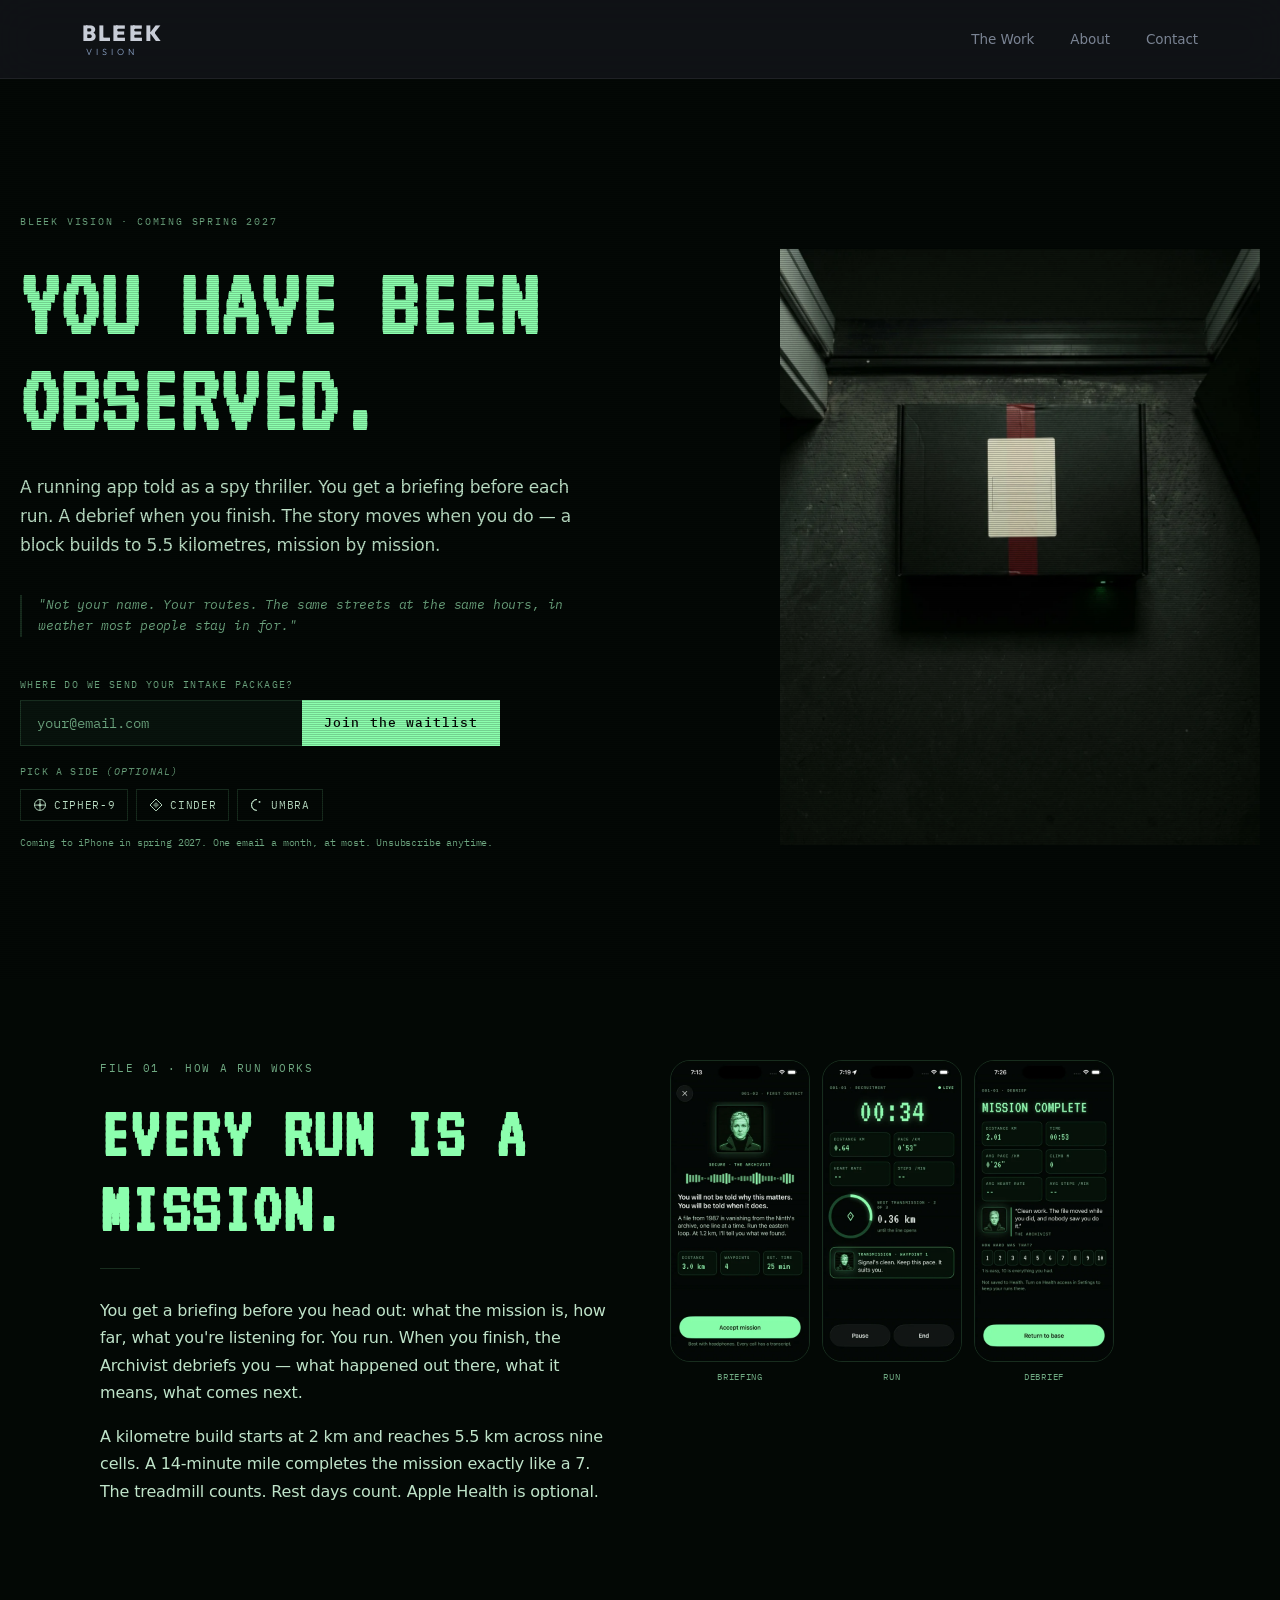
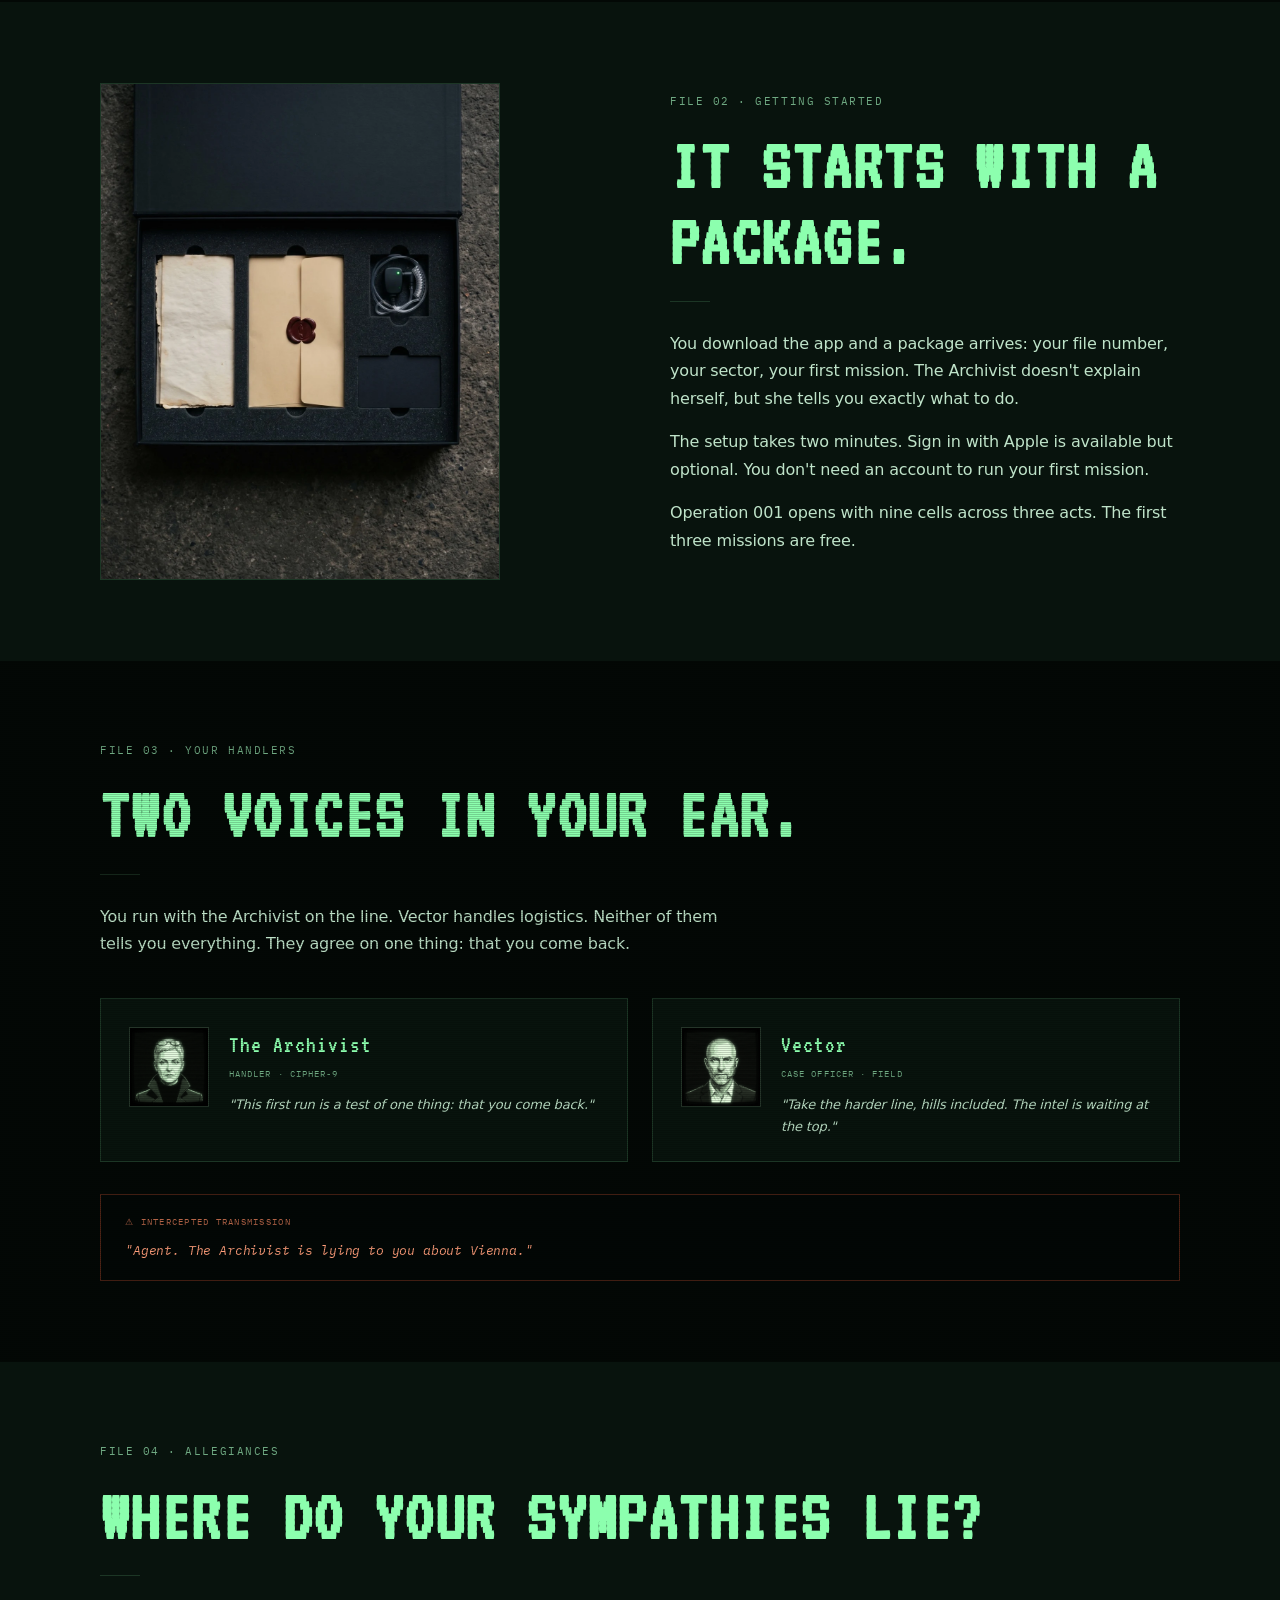
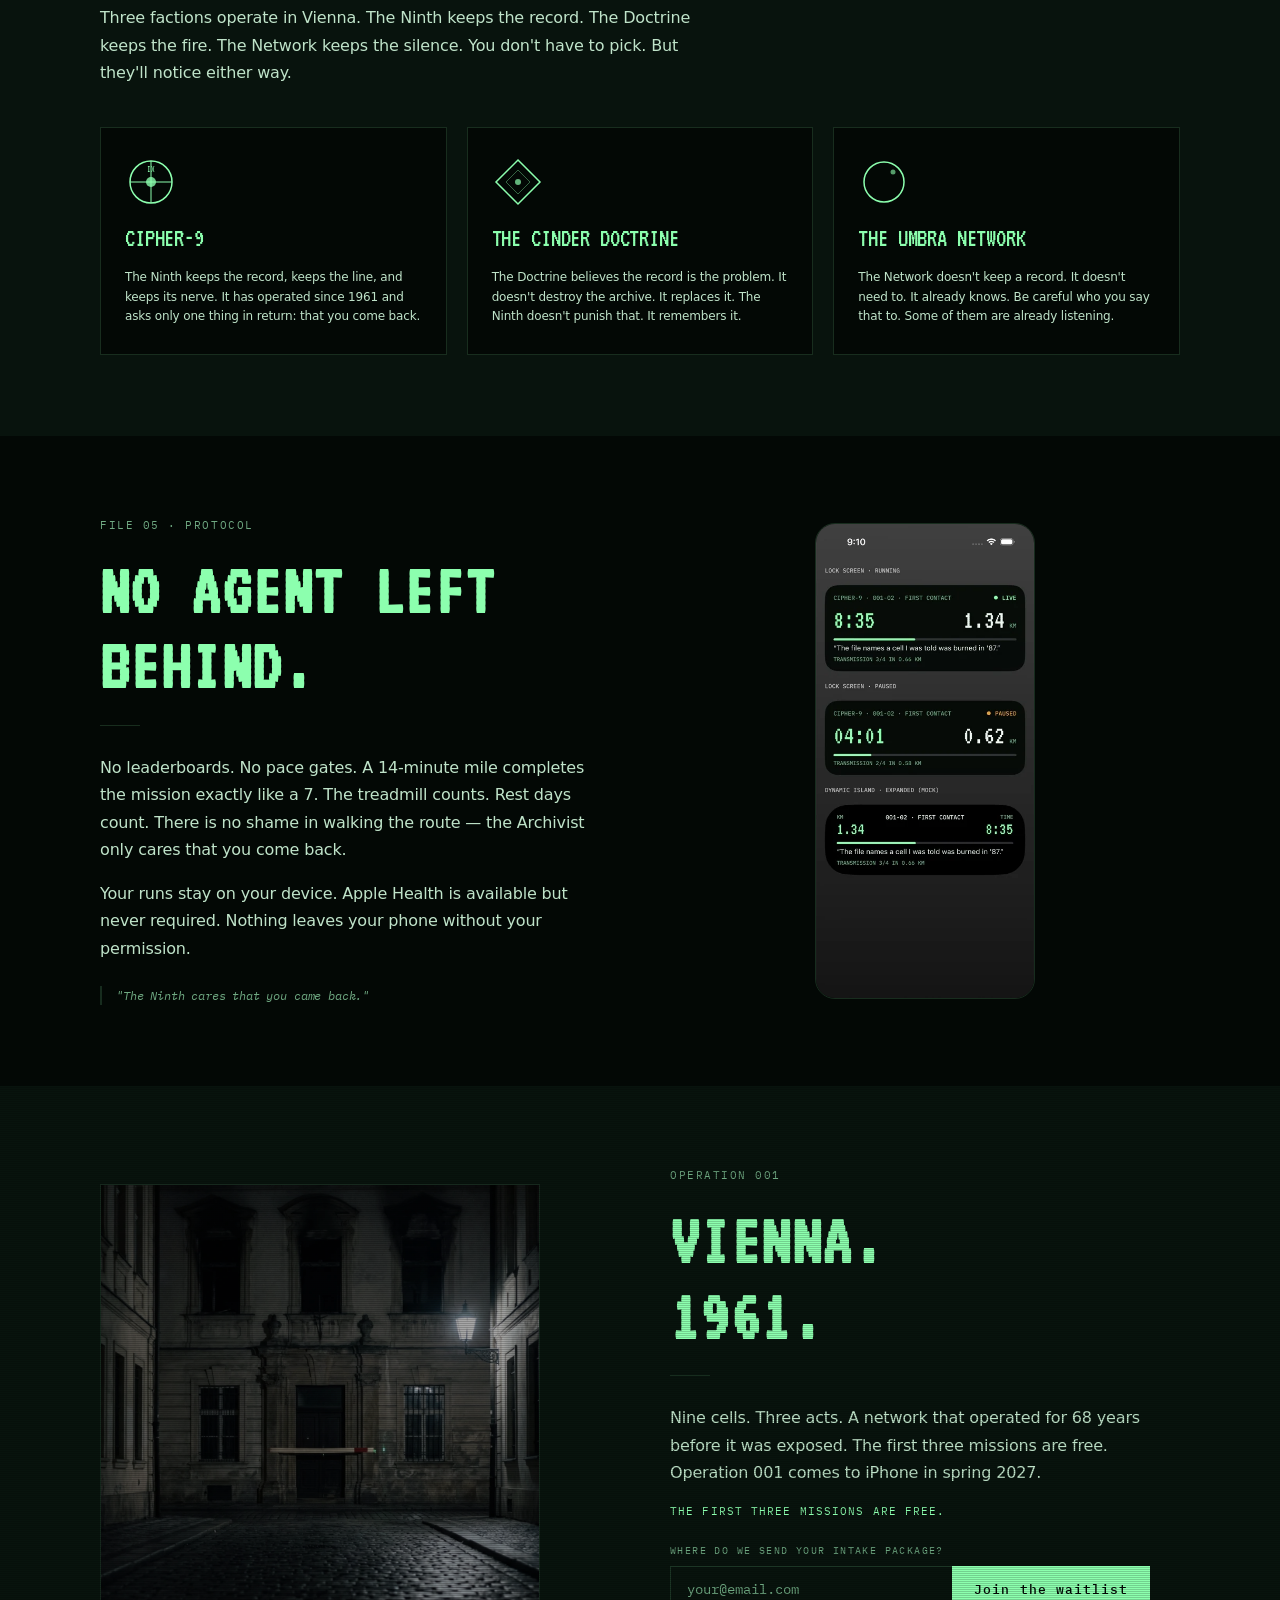
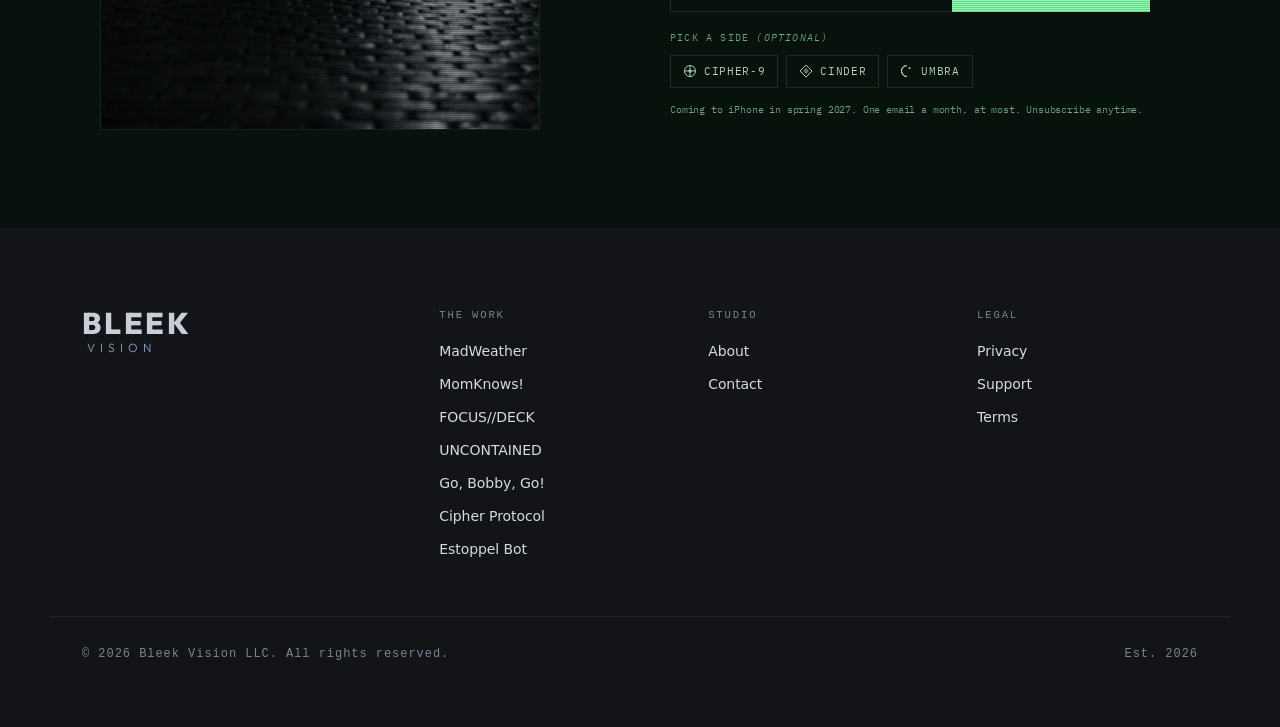
==== cipher.html @ af4cfcda "feat: add cipher.html landing page Full 7-section Cipher Protocol landing page with scoped .cipher C" ====
<!--
  cipher.html
  bleek-vision-website

  Created by Shabaka Malik Banks on 9/30/26.
  Copyright © 2026 Bleek Vision LLC. All rights reserved.
-->
<!doctype html>
<html lang="en">
<head>
  <meta charset="utf-8" />
  <meta name="viewport" content="width=device-width, initial-scale=1" />
  <title>Cipher Protocol — iOS Running App | Bleek Vision</title>
  <meta name="description" content="A running app told as a spy thriller. Briefings before you run. Debriefs when you finish. The story moves when you do. Coming to iPhone in spring 2027." />
  <meta name="theme-color" content="#030805" />
  <meta property="og:title" content="Cipher Protocol — Coming to iPhone" />
  <meta property="og:description" content="A running app told as a spy thriller. The story moves when you do." />
  <meta property="og:type" content="website" />
  <meta property="og:image" content="https://bleekvision.com/assets/cipher/og-cipher.png" />
  <meta property="og:image:width" content="1200" />
  <meta property="og:image:height" content="630" />
  <meta name="twitter:card" content="summary_large_image" />
  <meta name="twitter:title" content="Cipher Protocol — Coming to iPhone" />
  <meta name="twitter:description" content="A running app told as a spy thriller. The story moves when you do." />
  <meta name="twitter:image" content="https://bleekvision.com/assets/cipher/og-cipher.png" />
  <link rel="canonical" href="https://bleekvision.com/cipher" />
  <link rel="icon" href="assets/bleek-vision-logo.png" />
  <!-- Studio fonts (nav/footer) -->
  <link rel="preconnect" href="https://fonts.googleapis.com">
  <link rel="preconnect" href="https://fonts.gstatic.com" crossorigin>
  <!-- Cipher-specific fonts loaded here only -->
  <link href="https://fonts.googleapis.com/css2?family=Outfit:wght@300;800&family=VT323&family=IBM+Plex+Mono:wght@400;500&display=swap" rel="stylesheet">
  <link rel="stylesheet" href="styles.css" />
  <!-- Cloudflare Turnstile (invisible) — REPLACE data-sitekey before deploying -->
  <script src="https://challenges.cloudflare.com/turnstile/v0/api.js" async defer></script>
  <style>
    /* ── Cipher page tokens ────────────────────────────────── */
    .cipher {
      --c-ground:   #030805;
      --c-surface:  #08130D;
      --c-phosphor: #8CFFAE;
      --c-text:     #EAF7EE;
      --c-muted:    #BFE3C9;
      --c-label:    #6FA982;
      --c-border:   rgba(140,255,174,0.15);
      --c-scanline: rgba(0,0,0,0.18);
      --c-cta-bg:   #8CFFAE;
      --c-cta-text: #030805;
      --c-dim:      rgba(3,8,5,0.72);
    }

    /* ── Base ──────────────────────────────────────────────── */
    .cipher {
      background: var(--c-ground);
      color: var(--c-text);
      font-family: system-ui, -apple-system, 'Segoe UI', sans-serif;
    }

    .cipher-wrap {
      max-width: 1080px;
      margin: 0 auto;
      padding: 0 20px;
    }

    /* ── CRT scanlines ─────────────────────────────────────── */
    .cipher-crt {
      position: relative;
      overflow: hidden;
    }
    .cipher-crt::after {
      content: '';
      position: absolute;
      inset: 0;
      background: repeating-linear-gradient(
        to bottom,
        transparent 0px,
        transparent 1px,
        var(--c-scanline) 1px,
        var(--c-scanline) 2px
      );
      pointer-events: none;
      z-index: 10;
    }
    @media (prefers-reduced-motion: reduce) {
      .cipher-crt::after { display: none; }
    }

    /* ── Section eyebrows ──────────────────────────────────── */
    .cipher-eyebrow {
      font-family: 'IBM Plex Mono', 'Courier New', monospace;
      font-size: clamp(9px, 1.1vw, 11px);
      letter-spacing: 0.14em;
      text-transform: uppercase;
      color: var(--c-label);
      margin: 0 0 20px;
    }

    /* ── Section headings ──────────────────────────────────── */
    .cipher-h2 {
      font-family: 'VT323', 'Courier New', monospace;
      font-size: clamp(36px, 6vw, 72px);
      line-height: 1.05;
      color: var(--c-phosphor);
      margin: 0 0 20px;
      letter-spacing: 0.02em;
    }

    .cipher-h3 {
      font-family: 'VT323', 'Courier New', monospace;
      font-size: clamp(22px, 3.5vw, 40px);
      color: var(--c-phosphor);
      margin: 0 0 10px;
      letter-spacing: 0.02em;
    }

    .cipher-p {
      font-size: clamp(14px, 1.5vw, 16px);
      line-height: 1.72;
      color: var(--c-muted);
      margin: 0 0 16px;
      max-width: 58ch;
    }

    /* ── Divider ───────────────────────────────────────────── */
    .cipher-divider {
      width: 40px;
      height: 1px;
      background: var(--c-border);
      margin: 0 0 28px;
    }

    /* ─────────────────────────────────────────────────────── */
    /* §1  HERO                                               */
    /* ─────────────────────────────────────────────────────── */
    .cipher-hero {
      min-height: 100svh;
      display: grid;
      grid-template-columns: 1fr 1fr;
      align-items: center;
      gap: 40px;
      padding: clamp(100px, 12vh, 140px) 20px clamp(60px, 8vh, 100px);
      position: relative;
      background: var(--c-ground);
    }

    .cipher-hero__copy { position: relative; z-index: 2; }

    .cipher-hero__kicker {
      font-family: 'IBM Plex Mono', monospace;
      font-size: clamp(9px, 1vw, 10px);
      letter-spacing: 0.18em;
      text-transform: uppercase;
      color: var(--c-label);
      margin: 0 0 28px;
    }

    .cipher-hero__h1 {
      font-family: 'VT323', 'Courier New', monospace;
      font-size: clamp(44px, 8vw, 96px);
      line-height: 1.0;
      color: var(--c-phosphor);
      margin: 0 0 24px;
      letter-spacing: 0.02em;
    }

    .cipher-hero__pitch {
      font-size: clamp(14px, 1.6vw, 17px);
      line-height: 1.7;
      color: var(--c-muted);
      margin: 0 0 36px;
      max-width: 52ch;
    }

    .cipher-hero__dialogue {
      font-family: 'IBM Plex Mono', monospace;
      font-size: clamp(12px, 1.2vw, 13px);
      color: var(--c-label);
      line-height: 1.6;
      border-left: 2px solid var(--c-border);
      padding-left: 16px;
      margin: 0 0 40px;
      font-style: italic;
    }

    .cipher-hero__img {
      position: relative;
      z-index: 1;
    }

    .cipher-hero__img img {
      width: 100%;
      max-width: 480px;
      height: auto;
      display: block;
      margin-left: auto;
      opacity: 0;
      transform: translateX(32px);
      animation: cipherFadeRight 1.2s cubic-bezier(0.22, 1, 0.36, 1) 0.3s forwards;
    }

    @keyframes cipherFadeRight {
      to { opacity: 1; transform: translateX(0); }
    }

    @media (prefers-reduced-motion: reduce) {
      .cipher-hero__img img {
        opacity: 1;
        transform: none;
        animation: none;
      }
    }

    @media (max-width: 680px) {
      .cipher-hero {
        grid-template-columns: 1fr;
        padding-top: clamp(80px, 14vh, 110px);
      }
      .cipher-hero__img { order: -1; }
      .cipher-hero__img img { max-width: 260px; margin: 0 auto; }
    }

    /* ── Status / confirmation banners ────────────────────── */
    .cipher-banner {
      padding: 16px 20px;
      background: var(--c-surface);
      border: 1px solid var(--c-border);
      margin-bottom: 24px;
    }

    .cipher-banner--confirmed {
      border-color: var(--c-phosphor);
    }

    .cipher-banner__label {
      font-family: 'VT323', monospace;
      font-size: 20px;
      color: var(--c-phosphor);
      margin: 0 0 6px;
      letter-spacing: 0.06em;
    }

    .cipher-banner__body {
      font-size: 13px;
      color: var(--c-muted);
      margin: 0;
      line-height: 1.6;
    }

    /* ─────────────────────────────────────────────────────── */
    /* SIGNUP FORM                                            */
    /* ─────────────────────────────────────────────────────── */
    .cipher-form {
      display: flex;
      flex-direction: column;
      gap: 0;
      max-width: 480px;
    }

    .cipher-form__label {
      font-family: 'IBM Plex Mono', monospace;
      font-size: clamp(9px, 1vw, 10px);
      letter-spacing: 0.14em;
      text-transform: uppercase;
      color: var(--c-label);
      display: block;
      margin-bottom: 8px;
    }

    .cipher-form__row {
      display: flex;
      gap: 0;
    }

    .cipher-form__input {
      flex: 1;
      background: var(--c-surface);
      border: 1px solid var(--c-border);
      border-right: none;
      color: var(--c-text);
      font-size: 14px;
      padding: 13px 16px;
      font-family: 'IBM Plex Mono', monospace;
      outline: none;
      min-width: 0;
      caret-color: var(--c-phosphor);
    }

    .cipher-form__input::placeholder { color: var(--c-label); }

    .cipher-form__input:focus {
      border-color: rgba(140,255,174,0.5);
      box-shadow: 0 0 0 1px rgba(140,255,174,0.2);
    }

    .cipher-form__btn {
      background: var(--c-cta-bg);
      color: var(--c-cta-text);
      border: none;
      padding: 13px 22px;
      font-family: 'IBM Plex Mono', monospace;
      font-size: 13px;
      font-weight: 500;
      letter-spacing: 0.08em;
      cursor: pointer;
      white-space: nowrap;
      transition: opacity 0.15s;
    }

    .cipher-form__btn:hover { opacity: 0.88; }
    .cipher-form__btn:disabled { opacity: 0.5; cursor: not-allowed; }

    .cipher-form__factions {
      margin: 18px 0 0;
    }

    .cipher-form__factions-label {
      font-family: 'IBM Plex Mono', monospace;
      font-size: 10px;
      letter-spacing: 0.12em;
      text-transform: uppercase;
      color: var(--c-label);
      margin: 0 0 10px;
    }

    .cipher-form__chips {
      display: flex;
      gap: 8px;
      flex-wrap: wrap;
    }

    .cipher-chip {
      position: relative;
    }

    .cipher-chip input[type="radio"] {
      position: absolute;
      opacity: 0;
      width: 0;
      height: 0;
    }

    .cipher-chip label {
      display: flex;
      align-items: center;
      gap: 7px;
      font-family: 'IBM Plex Mono', monospace;
      font-size: 11px;
      letter-spacing: 0.06em;
      color: var(--c-muted);
      border: 1px solid var(--c-border);
      padding: 7px 12px;
      cursor: pointer;
      user-select: none;
      transition: border-color 0.15s, color 0.15s, background 0.15s;
    }

    .cipher-chip input:checked + label,
    .cipher-chip label:hover {
      border-color: var(--c-phosphor);
      color: var(--c-phosphor);
      background: rgba(140,255,174,0.06);
    }

    .cipher-chip__icon {
      width: 14px;
      height: 14px;
      flex-shrink: 0;
    }

    .cipher-form__note {
      font-family: 'IBM Plex Mono', monospace;
      font-size: 10px;
      color: var(--c-label);
      margin: 14px 0 0;
      line-height: 1.6;
    }

    .cipher-form__status {
      font-family: 'IBM Plex Mono', monospace;
      font-size: 12px;
      color: var(--c-phosphor);
      margin: 12px 0 0;
      min-height: 1.4em;
      line-height: 1.5;
    }

    .cipher-form__status--error { color: #FF9E7A; }

    /* Honeypot */
    .cipher-form__honey { display: none; }

    /* ─────────────────────────────────────────────────────── */
    /* §2  MISSION BREAKDOWN                                  */
    /* ─────────────────────────────────────────────────────── */
    .cipher-mission {
      padding: clamp(64px, 9vh, 112px) 20px;
      background: var(--c-ground);
    }

    .cipher-mission__inner {
      max-width: 1080px;
      margin: 0 auto;
      display: grid;
      grid-template-columns: 1fr 1fr;
      gap: 60px;
      align-items: start;
    }

    .cipher-mission__screens {
      display: flex;
      gap: 12px;
      overflow-x: auto;
      scroll-snap-type: x mandatory;
      -webkit-overflow-scrolling: touch;
      padding-bottom: 12px;
    }

    .cipher-mission__screens::-webkit-scrollbar { height: 2px; }
    .cipher-mission__screens::-webkit-scrollbar-track { background: var(--c-border); }
    .cipher-mission__screens::-webkit-scrollbar-thumb { background: var(--c-phosphor); }

    .cipher-phone {
      flex: 0 0 auto;
      scroll-snap-align: start;
      width: 140px;
      position: relative;
    }

    .cipher-phone img {
      width: 100%;
      height: auto;
      display: block;
      border-radius: 20px;
      border: 1px solid var(--c-border);
    }

    .cipher-phone__caption {
      font-family: 'IBM Plex Mono', monospace;
      font-size: 9px;
      color: var(--c-label);
      margin: 8px 0 0;
      text-align: center;
      letter-spacing: 0.08em;
      text-transform: uppercase;
    }

    @media (max-width: 680px) {
      .cipher-mission__inner { grid-template-columns: 1fr; gap: 40px; }
    }

    /* ─────────────────────────────────────────────────────── */
    /* §3  INTAKE / GETTING STARTED                           */
    /* ─────────────────────────────────────────────────────── */
    .cipher-intake {
      padding: clamp(64px, 9vh, 112px) 20px;
      background: var(--c-surface);
    }

    .cipher-intake__inner {
      max-width: 1080px;
      margin: 0 auto;
      display: grid;
      grid-template-columns: 1fr 1fr;
      gap: 60px;
      align-items: center;
    }

    .cipher-intake__photo img {
      width: 100%;
      max-width: 400px;
      height: auto;
      display: block;
      border: 1px solid var(--c-border);
    }

    @media (max-width: 680px) {
      .cipher-intake__inner { grid-template-columns: 1fr; gap: 36px; }
      .cipher-intake__photo { order: -1; }
      .cipher-intake__photo img { max-width: 280px; margin: 0 auto; }
    }

    /* ─────────────────────────────────────────────────────── */
    /* §4  HANDLERS                                           */
    /* ─────────────────────────────────────────────────────── */
    .cipher-handlers {
      padding: clamp(64px, 9vh, 112px) 20px;
      background: var(--c-ground);
      position: relative;
    }

    .cipher-handlers__inner {
      max-width: 1080px;
      margin: 0 auto;
    }

    .cipher-handlers__cards {
      display: grid;
      grid-template-columns: 1fr 1fr;
      gap: 24px;
      margin-top: 40px;
    }

    .cipher-handler-card {
      background: var(--c-surface);
      border: 1px solid var(--c-border);
      padding: 28px 28px 24px;
      display: grid;
      grid-template-columns: 80px 1fr;
      gap: 20px;
      align-items: start;
    }

    .cipher-handler-card__portrait img {
      width: 80px;
      height: 80px;
      display: block;
      object-fit: cover;
      border: 1px solid var(--c-border);
      filter: sepia(0.3) saturate(0.6);
    }

    .cipher-handler-card__name {
      font-family: 'VT323', monospace;
      font-size: 24px;
      color: var(--c-phosphor);
      margin: 0 0 4px;
      letter-spacing: 0.04em;
    }

    .cipher-handler-card__role {
      font-family: 'IBM Plex Mono', monospace;
      font-size: 9px;
      letter-spacing: 0.12em;
      color: var(--c-label);
      text-transform: uppercase;
      margin: 0 0 14px;
    }

    .cipher-handler-card__line {
      font-size: 13px;
      color: var(--c-muted);
      line-height: 1.65;
      font-style: italic;
      margin: 0;
    }

    .cipher-intercept {
      margin-top: 32px;
      background: rgba(3,8,5,0.6);
      border: 1px solid rgba(255,100,60,0.3);
      padding: 20px 24px;
      position: relative;
    }

    .cipher-intercept::before {
      content: '⚠ INTERCEPTED TRANSMISSION';
      font-family: 'IBM Plex Mono', monospace;
      font-size: 9px;
      letter-spacing: 0.14em;
      color: rgba(255,140,100,0.7);
      display: block;
      margin-bottom: 12px;
    }

    .cipher-intercept__line {
      font-family: 'IBM Plex Mono', monospace;
      font-size: 13px;
      color: #FF9E7A;
      font-style: italic;
      margin: 0;
    }

    @media (max-width: 680px) {
      .cipher-handlers__cards { grid-template-columns: 1fr; }
    }

    /* ─────────────────────────────────────────────────────── */
    /* §5  FACTIONS / ALLEGIANCES                             */
    /* ─────────────────────────────────────────────────────── */
    .cipher-factions {
      padding: clamp(64px, 9vh, 112px) 20px;
      background: var(--c-surface);
    }

    .cipher-factions__inner {
      max-width: 1080px;
      margin: 0 auto;
    }

    .cipher-factions__grid {
      display: grid;
      grid-template-columns: repeat(3, 1fr);
      gap: 20px;
      margin-top: 40px;
    }

    .cipher-faction-card {
      border: 1px solid var(--c-border);
      padding: 28px 24px;
      display: flex;
      flex-direction: column;
      align-items: flex-start;
      gap: 16px;
      background: var(--c-ground);
    }

    .cipher-faction-card__insignia {
      width: 52px;
      height: 52px;
    }

    .cipher-faction-card__name {
      font-family: 'VT323', monospace;
      font-size: 26px;
      color: var(--c-phosphor);
      margin: 0;
      line-height: 1.1;
    }

    .cipher-faction-card__tagline {
      font-size: 12px;
      color: var(--c-muted);
      line-height: 1.6;
      margin: 0;
    }

    @media (max-width: 680px) {
      .cipher-factions__grid { grid-template-columns: 1fr; }
    }

    /* ─────────────────────────────────────────────────────── */
    /* §6  NO AGENT LEFT BEHIND                               */
    /* ─────────────────────────────────────────────────────── */
    .cipher-inclusive {
      padding: clamp(64px, 9vh, 112px) 20px;
      background: var(--c-ground);
    }

    .cipher-inclusive__inner {
      max-width: 1080px;
      margin: 0 auto;
      display: grid;
      grid-template-columns: 1fr 1fr;
      gap: 60px;
      align-items: center;
    }

    .cipher-inclusive__phone img {
      width: 100%;
      max-width: 220px;
      height: auto;
      display: block;
      border-radius: 20px;
      border: 1px solid var(--c-border);
      margin: 0 auto;
    }

    .cipher-inclusive__ninth {
      font-family: 'IBM Plex Mono', monospace;
      font-size: 12px;
      font-style: italic;
      color: var(--c-label);
      border-left: 2px solid var(--c-border);
      padding-left: 14px;
      margin: 24px 0 0;
      line-height: 1.6;
    }

    @media (max-width: 680px) {
      .cipher-inclusive__inner { grid-template-columns: 1fr; gap: 36px; }
      .cipher-inclusive__phone { order: -1; }
    }

    /* ─────────────────────────────────────────────────────── */
    /* §7  OPERATION 001 / HANDLER SECTION                   */
    /* ─────────────────────────────────────────────────────── */
    .cipher-handler-section {
      padding: clamp(64px, 9vh, 112px) 20px;
      background: var(--c-surface);
      position: relative;
    }

    .cipher-handler-section__inner {
      max-width: 1080px;
      margin: 0 auto;
      display: grid;
      grid-template-columns: 1fr 1fr;
      gap: 60px;
      align-items: center;
    }

    .cipher-handler-section__vienna img {
      width: 100%;
      max-width: 440px;
      height: auto;
      display: block;
      border: 1px solid var(--c-border);
      filter: brightness(0.65) saturate(0.8);
    }

    .cipher-handler-section__free {
      font-family: 'IBM Plex Mono', monospace;
      font-size: 11px;
      letter-spacing: 0.1em;
      color: var(--c-phosphor);
      text-transform: uppercase;
      margin: 0 0 24px;
    }

    @media (max-width: 680px) {
      .cipher-handler-section__inner { grid-template-columns: 1fr; gap: 36px; }
      .cipher-handler-section__vienna { order: -1; }
    }
  </style>
</head>
<body>
<div class="shell cipher">

  <!-- ──────────  NAV  ────────── -->
  <nav class="nav" id="nav">
    <div class="nav__inner">
      <a href="index.html" class="nav__logo cta" aria-label="Bleek Vision — home">
        <span class="nav__wm-bleek">BLEEK</span>
        <span class="nav__wm-vision">VISION</span>
      </a>
      <div class="nav__right">
        <div class="nav__links" id="navLinks">
          <a href="index.html#work">The Work</a>
          <a href="index.html#about">About</a>
          <a href="mailto:malik@bleekvision.com">Contact</a>
        </div>
        <button class="nav__toggle" id="navToggle" aria-label="Open menu" aria-expanded="false" aria-controls="navLinks">
          <span></span><span></span><span></span>
        </button>
      </div>
    </div>
  </nav>

  <main>

  <!-- ──────────  §1 HERO  ────────── -->
  <section class="cipher-hero cipher-crt" aria-labelledby="cipher-hero-h1">
    <div class="cipher-hero__copy">
      <p class="cipher-hero__kicker" aria-hidden="true">BLEEK VISION · COMING SPRING 2027</p>
      <h1 class="cipher-hero__h1" id="cipher-hero-h1">YOU HAVE BEEN<br>OBSERVED.</h1>
      <p class="cipher-hero__pitch">A running app told as a spy thriller. You get a briefing before each run. A debrief when you finish. The story moves when you do — a block builds to 5.5 kilometres, mission by mission.</p>
      <p class="cipher-hero__dialogue">"Not your name. Your routes. The same streets at the same hours, in weather most people stay in for."</p>

      <!-- Confirmation / expired state banners -->
      <div id="cipher-confirmed-banner" class="cipher-banner cipher-banner--confirmed" hidden>
        <p class="cipher-banner__label">YOU'RE ON FILE, AGENT.</p>
        <p class="cipher-banner__body">You're on the waitlist. We'll email you when Operation 001 is ready to run.</p>
      </div>
      <div id="cipher-expired-banner" class="cipher-banner" hidden>
        <p class="cipher-banner__label">LINK EXPIRED.</p>
        <p class="cipher-banner__body">This link has expired. Links last seven days. Join the waitlist again and we'll send a fresh one.</p>
      </div>

      <form class="cipher-form" id="cipher-form-hero" action="/api/subscribe" method="post" novalidate>
        <!-- Honeypot -->
        <input class="cipher-form__honey" type="text" name="website" tabindex="-1" autocomplete="off" aria-hidden="true">
        <input type="hidden" name="source" value="hero">

        <label class="cipher-form__label" for="cipher-email-hero">WHERE DO WE SEND YOUR INTAKE PACKAGE?</label>
        <div class="cipher-form__row">
          <input
            class="cipher-form__input"
            type="email"
            id="cipher-email-hero"
            name="email"
            placeholder="your@email.com"
            autocomplete="email"
            required
            aria-required="true"
            aria-describedby="cipher-status-hero"
          >
          <button class="cipher-form__btn" type="submit">Join the waitlist</button>
        </div>

        <div class="cipher-form__factions">
          <p class="cipher-form__factions-label">Pick a side <span style="color:var(--c-label);font-style:italic;">(optional)</span></p>
          <div class="cipher-form__chips" role="radiogroup" aria-label="Pick a side">
            <div class="cipher-chip">
              <input type="radio" id="hero-cipher9" name="sympathies" value="cipher-9">
              <label for="hero-cipher9">
                <svg class="cipher-chip__icon" viewBox="0 0 14 14" fill="none" aria-hidden="true">
                  <circle cx="7" cy="7" r="5.5" stroke="currentColor" stroke-width="1"/>
                  <line x1="7" y1="1.5" x2="7" y2="12.5" stroke="currentColor" stroke-width="1"/>
                  <line x1="1.5" y1="7" x2="12.5" y2="7" stroke="currentColor" stroke-width="1"/>
                  <circle cx="7" cy="7" r="1.5" fill="currentColor"/>
                </svg>
                CIPHER-9
              </label>
            </div>
            <div class="cipher-chip">
              <input type="radio" id="hero-cinder" name="sympathies" value="cinder">
              <label for="hero-cinder">
                <svg class="cipher-chip__icon" viewBox="0 0 14 14" fill="none" aria-hidden="true">
                  <polygon points="7,1 13,7 7,13 1,7" stroke="currentColor" stroke-width="1" fill="none"/>
                  <polygon points="7,4 10,7 7,10 4,7" fill="currentColor" opacity="0.5"/>
                </svg>
                CINDER
              </label>
            </div>
            <div class="cipher-chip">
              <input type="radio" id="hero-umbra" name="sympathies" value="umbra">
              <label for="hero-umbra">
                <svg class="cipher-chip__icon" viewBox="0 0 14 14" fill="none" aria-hidden="true">
                  <path d="M7 1.5a5.5 5.5 0 1 0 0 11A4 4 0 1 1 7 1.5z" stroke="currentColor" stroke-width="1" fill="none"/>
                  <circle cx="9.5" cy="4" r="1" fill="currentColor"/>
                </svg>
                UMBRA
              </label>
            </div>
          </div>
        </div>

        <!-- Turnstile widget (invisible) — REPLACE 0x4AAA... with your real site key -->
        <div class="cf-turnstile"
             data-sitekey="0x4AAAAAAAAAA_REPLACE_WITH_YOUR_SITEKEY"
             data-callback="onTurnstileToken"
             data-size="invisible"
             data-id="turnstile-hero"
             aria-hidden="true">
        </div>

        <p class="cipher-form__note">Coming to iPhone in spring 2027. One email a month, at most. Unsubscribe anytime.</p>
        <div class="cipher-form__status" id="cipher-status-hero" role="status" aria-live="polite" aria-atomic="true"></div>
      </form>
    </div>

    <div class="cipher-hero__img" aria-hidden="true">
      <img
        src="assets/cipher/package-sealed.webp"
        alt=""
        width="1127"
        height="1400"
        loading="eager"
        decoding="async"
      >
    </div>
  </section>

  <!-- ──────────  §2 MISSION BREAKDOWN  ────────── -->
  <section class="cipher-mission" aria-labelledby="cipher-mission-h2">
    <div class="cipher-mission__inner">
      <div>
        <p class="cipher-eyebrow">FILE 01 · HOW A RUN WORKS</p>
        <h2 class="cipher-h2" id="cipher-mission-h2">EVERY RUN IS A MISSION.</h2>
        <div class="cipher-divider"></div>
        <p class="cipher-p">You get a briefing before you head out: what the mission is, how far, what you're listening for. You run. When you finish, the Archivist debriefs you — what happened out there, what it means, what comes next.</p>
        <p class="cipher-p">A kilometre build starts at 2 km and reaches 5.5 km across nine cells. A 14-minute mile completes the mission exactly like a 7. The treadmill counts. Rest days count. Apple Health is optional.</p>
      </div>
      <div>
        <div class="cipher-mission__screens" role="img" aria-label="App screenshots: Briefing, Run, Debrief">
          <div class="cipher-phone">
            <img src="assets/cipher/shot-briefing.webp" alt="Briefing screen" width="414" height="900" loading="lazy" decoding="async">
            <p class="cipher-phone__caption">BRIEFING</p>
          </div>
          <div class="cipher-phone">
            <img src="assets/cipher/shot-run-waypoint.webp" alt="Run waypoint screen" width="414" height="900" loading="lazy" decoding="async">
            <p class="cipher-phone__caption">RUN</p>
          </div>
          <div class="cipher-phone">
            <img src="assets/cipher/shot-debrief.webp" alt="Debrief screen" width="414" height="900" loading="lazy" decoding="async">
            <p class="cipher-phone__caption">DEBRIEF</p>
          </div>
        </div>
      </div>
    </div>
  </section>

  <!-- ──────────  §3 INTAKE  ────────── -->
  <section class="cipher-intake" aria-labelledby="cipher-intake-h2">
    <div class="cipher-intake__inner">
      <div class="cipher-intake__photo">
        <img src="assets/cipher/foam-tray.webp" alt="A sealed intake package in a foam equipment tray" width="1127" height="1400" loading="lazy" decoding="async">
      </div>
      <div>
        <p class="cipher-eyebrow">FILE 02 · GETTING STARTED</p>
        <h2 class="cipher-h2" id="cipher-intake-h2">IT STARTS WITH A PACKAGE.</h2>
        <div class="cipher-divider"></div>
        <p class="cipher-p">You download the app and a package arrives: your file number, your sector, your first mission. The Archivist doesn't explain herself, but she tells you exactly what to do.</p>
        <p class="cipher-p">The setup takes two minutes. Sign in with Apple is available but optional. You don't need an account to run your first mission.</p>
        <p class="cipher-p">Operation 001 opens with nine cells across three acts. The first three missions are free.</p>
      </div>
    </div>
  </section>

  <!-- ──────────  §4 HANDLERS  ────────── -->
  <section class="cipher-handlers cipher-crt" aria-labelledby="cipher-handlers-h2">
    <div class="cipher-handlers__inner">
      <p class="cipher-eyebrow">FILE 03 · YOUR HANDLERS</p>
      <h2 class="cipher-h2" id="cipher-handlers-h2">TWO VOICES IN YOUR EAR.</h2>
      <div class="cipher-divider"></div>
      <p class="cipher-p" style="max-width:62ch;">You run with the Archivist on the line. Vector handles logistics. Neither of them tells you everything. They agree on one thing: that you come back.</p>

      <div class="cipher-handlers__cards">
        <div class="cipher-handler-card">
          <div class="cipher-handler-card__portrait">
            <img src="assets/cipher/archivist.webp" alt="The Archivist — a shadowed portrait" width="1400" height="1400" loading="lazy" decoding="async">
          </div>
          <div>
            <p class="cipher-handler-card__name">The Archivist</p>
            <p class="cipher-handler-card__role">Handler · CIPHER-9</p>
            <p class="cipher-handler-card__line">"This first run is a test of one thing: that you come back."</p>
          </div>
        </div>
        <div class="cipher-handler-card">
          <div class="cipher-handler-card__portrait">
            <img src="assets/cipher/vector.webp" alt="Vector — a case officer portrait" width="1400" height="1400" loading="lazy" decoding="async">
          </div>
          <div>
            <p class="cipher-handler-card__name">Vector</p>
            <p class="cipher-handler-card__role">Case Officer · Field</p>
            <p class="cipher-handler-card__line">"Take the harder line, hills included. The intel is waiting at the top."</p>
          </div>
        </div>
      </div>

      <div class="cipher-intercept" role="note" aria-label="Intercepted transmission">
        <p class="cipher-intercept__line">"Agent. The Archivist is lying to you about Vienna."</p>
      </div>
    </div>
  </section>

  <!-- ──────────  §5 ALLEGIANCES  ────────── -->
  <section class="cipher-factions" aria-labelledby="cipher-factions-h2">
    <div class="cipher-factions__inner">
      <p class="cipher-eyebrow">FILE 04 · ALLEGIANCES</p>
      <h2 class="cipher-h2" id="cipher-factions-h2">WHERE DO YOUR SYMPATHIES LIE?</h2>
      <div class="cipher-divider"></div>
      <p class="cipher-p">Three factions operate in Vienna. The Ninth keeps the record. The Doctrine keeps the fire. The Network keeps the silence. You don't have to pick. But they'll notice either way.</p>

      <div class="cipher-factions__grid">
        <!-- CIPHER-9 -->
        <div class="cipher-faction-card">
          <svg class="cipher-faction-card__insignia" viewBox="0 0 52 52" fill="none" aria-hidden="true">
            <circle cx="26" cy="26" r="21" stroke="#8CFFAE" stroke-width="1.5"/>
            <line x1="26" y1="5" x2="26" y2="47" stroke="#8CFFAE" stroke-width="1"/>
            <line x1="5" y1="26" x2="47" y2="26" stroke="#8CFFAE" stroke-width="1"/>
            <circle cx="26" cy="26" r="5" fill="#8CFFAE" opacity="0.8"/>
            <text x="26" y="16" font-family="VT323,monospace" font-size="9" fill="#8CFFAE" text-anchor="middle">IX</text>
          </svg>
          <p class="cipher-faction-card__name">CIPHER-9</p>
          <p class="cipher-faction-card__tagline">The Ninth keeps the record, keeps the line, and keeps its nerve. It has operated since 1961 and asks only one thing in return: that you come back.</p>
        </div>
        <!-- Cinder -->
        <div class="cipher-faction-card">
          <svg class="cipher-faction-card__insignia" viewBox="0 0 52 52" fill="none" aria-hidden="true">
            <polygon points="26,4 48,26 26,48 4,26" stroke="#8CFFAE" stroke-width="1.5" fill="none"/>
            <polygon points="26,14 38,26 26,38 14,26" stroke="#8CFFAE" stroke-width="0.75" fill="none" opacity="0.5"/>
            <circle cx="26" cy="26" r="3" fill="#8CFFAE" opacity="0.7"/>
          </svg>
          <p class="cipher-faction-card__name">THE CINDER DOCTRINE</p>
          <p class="cipher-faction-card__tagline">The Doctrine believes the record is the problem. It doesn't destroy the archive. It replaces it. The Ninth doesn't punish that. It remembers it.</p>
        </div>
        <!-- Umbra -->
        <div class="cipher-faction-card">
          <svg class="cipher-faction-card__insignia" viewBox="0 0 52 52" fill="none" aria-hidden="true">
            <circle cx="26" cy="26" r="20" stroke="#8CFFAE" stroke-width="1.5" fill="none"/>
            <path d="M26 6a20 20 0 1 0 0 40 14 14 0 1 1 0-40z" stroke="none" fill="#8CFFAE" opacity="0.15"/>
            <circle cx="35" cy="16" r="2.5" fill="#8CFFAE" opacity="0.6"/>
          </svg>
          <p class="cipher-faction-card__name">THE UMBRA NETWORK</p>
          <p class="cipher-faction-card__tagline">The Network doesn't keep a record. It doesn't need to. It already knows. Be careful who you say that to. Some of them are already listening.</p>
        </div>
      </div>
    </div>
  </section>

  <!-- ──────────  §6 NO AGENT LEFT BEHIND  ────────── -->
  <section class="cipher-inclusive" aria-labelledby="cipher-inclusive-h2">
    <div class="cipher-inclusive__inner">
      <div>
        <p class="cipher-eyebrow">FILE 05 · PROTOCOL</p>
        <h2 class="cipher-h2" id="cipher-inclusive-h2">NO AGENT LEFT BEHIND.</h2>
        <div class="cipher-divider"></div>
        <p class="cipher-p">No leaderboards. No pace gates. A 14-minute mile completes the mission exactly like a 7. The treadmill counts. Rest days count. There is no shame in walking the route — the Archivist only cares that you come back.</p>
        <p class="cipher-p">Your runs stay on your device. Apple Health is available but never required. Nothing leaves your phone without your permission.</p>
        <blockquote class="cipher-inclusive__ninth">
          <p style="margin:0;">"The Ninth cares that you came back."</p>
        </blockquote>
      </div>
      <div class="cipher-inclusive__phone">
        <img src="assets/cipher/shot-live-activity.webp" alt="Cipher Protocol Live Activity on iPhone lock screen showing mission progress" width="414" height="900" loading="lazy" decoding="async">
      </div>
    </div>
  </section>

  <!-- ──────────  §7 OPERATION 001 / SECOND SIGNUP  ────────── -->
  <section class="cipher-handler-section cipher-crt" aria-labelledby="cipher-operation-h2">
    <div class="cipher-handler-section__inner">
      <div class="cipher-handler-section__vienna">
        <img src="assets/cipher/vienna.webp" alt="Vienna, 1961 — a darkened street at dusk" width="1127" height="1400" loading="lazy" decoding="async">
      </div>
      <div>
        <p class="cipher-eyebrow">OPERATION 001</p>
        <h2 class="cipher-h2" id="cipher-operation-h2">VIENNA.<br>1961.</h2>
        <div class="cipher-divider"></div>
        <p class="cipher-p">Nine cells. Three acts. A network that operated for 68 years before it was exposed. The first three missions are free. Operation 001 comes to iPhone in spring 2027.</p>
        <p class="cipher-handler-section__free">THE FIRST THREE MISSIONS ARE FREE.</p>

        <form class="cipher-form" id="cipher-form-footer" action="/api/subscribe" method="post" novalidate>
          <!-- Honeypot -->
          <input class="cipher-form__honey" type="text" name="website" tabindex="-1" autocomplete="off" aria-hidden="true">
          <input type="hidden" name="source" value="footer">

          <label class="cipher-form__label" for="cipher-email-footer">WHERE DO WE SEND YOUR INTAKE PACKAGE?</label>
          <div class="cipher-form__row">
            <input
              class="cipher-form__input"
              type="email"
              id="cipher-email-footer"
              name="email"
              placeholder="your@email.com"
              autocomplete="email"
              required
              aria-required="true"
              aria-describedby="cipher-status-footer"
            >
            <button class="cipher-form__btn" type="submit">Join the waitlist</button>
          </div>

          <div class="cipher-form__factions">
            <p class="cipher-form__factions-label">Pick a side <span style="color:var(--c-label);font-style:italic;">(optional)</span></p>
            <div class="cipher-form__chips" role="radiogroup" aria-label="Pick a side">
              <div class="cipher-chip">
                <input type="radio" id="footer-cipher9" name="sympathies" value="cipher-9">
                <label for="footer-cipher9">
                  <svg class="cipher-chip__icon" viewBox="0 0 14 14" fill="none" aria-hidden="true">
                    <circle cx="7" cy="7" r="5.5" stroke="currentColor" stroke-width="1"/>
                    <line x1="7" y1="1.5" x2="7" y2="12.5" stroke="currentColor" stroke-width="1"/>
                    <line x1="1.5" y1="7" x2="12.5" y2="7" stroke="currentColor" stroke-width="1"/>
                    <circle cx="7" cy="7" r="1.5" fill="currentColor"/>
                  </svg>
                  CIPHER-9
                </label>
              </div>
              <div class="cipher-chip">
                <input type="radio" id="footer-cinder" name="sympathies" value="cinder">
                <label for="footer-cinder">
                  <svg class="cipher-chip__icon" viewBox="0 0 14 14" fill="none" aria-hidden="true">
                    <polygon points="7,1 13,7 7,13 1,7" stroke="currentColor" stroke-width="1" fill="none"/>
                    <polygon points="7,4 10,7 7,10 4,7" fill="currentColor" opacity="0.5"/>
                  </svg>
                  CINDER
                </label>
              </div>
              <div class="cipher-chip">
                <input type="radio" id="footer-umbra" name="sympathies" value="umbra">
                <label for="footer-umbra">
                  <svg class="cipher-chip__icon" viewBox="0 0 14 14" fill="none" aria-hidden="true">
                    <path d="M7 1.5a5.5 5.5 0 1 0 0 11A4 4 0 1 1 7 1.5z" stroke="currentColor" stroke-width="1" fill="none"/>
                    <circle cx="9.5" cy="4" r="1" fill="currentColor"/>
                  </svg>
                  UMBRA
                </label>
              </div>
            </div>
          </div>

          <!-- Turnstile widget (invisible) -->
          <div class="cf-turnstile"
               data-sitekey="0x4AAAAAAAAAA_REPLACE_WITH_YOUR_SITEKEY"
               data-callback="onTurnstileToken"
               data-size="invisible"
               data-id="turnstile-footer"
               aria-hidden="true">
          </div>

          <p class="cipher-form__note">Coming to iPhone in spring 2027. One email a month, at most. Unsubscribe anytime.</p>
          <div class="cipher-form__status" id="cipher-status-footer" role="status" aria-live="polite" aria-atomic="true"></div>
        </form>
      </div>
    </div>
  </section>

  </main>

  <!-- ──────────  FOOTER  ────────── -->
  <footer class="footer" id="contact">
    <div class="footer__cols">
      <div class="footer__brand">
        <a href="index.html" class="footer__wordmark" aria-label="Bleek Vision — home">
          <span class="footer__wm-bleek">BLEEK</span>
          <span class="footer__wm-vision">VISION</span>
        </a>
      </div>
      <div class="footer__col">
        <p class="footer__col-label">THE WORK</p>
        <div class="links">
          <a href="https://apps.apple.com/us/app/madweather/id6758524351" target="_blank" rel="noopener">MadWeather</a>
          <a href="https://apps.apple.com/us/app/momknows/id6763380814" target="_blank" rel="noopener">MomKnows!</a>
          <a href="https://apps.apple.com/us/app/focus-deck-focus-timer/id6771453354" target="_blank" rel="noopener">FOCUS//DECK</a>
          <a href="https://apps.apple.com/us/app/uncontained/id6761268905" target="_blank" rel="noopener">UNCONTAINED</a>
          <a href="index.html#gobobbygo">Go, Bobby, Go!</a>
          <a href="cipher.html">Cipher Protocol</a>
          <a href="estoppelbot.html">Estoppel Bot</a>
        </div>
      </div>
      <div class="footer__col">
        <p class="footer__col-label">STUDIO</p>
        <div class="links">
          <a href="index.html#about">About</a>
          <a href="mailto:malik@bleekvision.com">Contact</a>
        </div>
      </div>
      <div class="footer__col">
        <p class="footer__col-label">LEGAL</p>
        <div class="links">
          <a href="privacy.html">Privacy</a>
          <a href="support.html">Support</a>
          <a href="terms.html">Terms</a>
        </div>
      </div>
    </div>
    <div class="footer__bar">
      <div>© 2026 Bleek Vision LLC. All rights reserved.</div>
      <div>Est. 2026</div>
    </div>
  </footer>

</div><!-- /.shell.cipher -->

<script>
(function () {
  // ── Nav hamburger ───────────────────────────────────────
  var nav = document.getElementById('nav');
  var toggle = document.getElementById('navToggle');
  toggle.addEventListener('click', function () {
    var open = nav.classList.toggle('is-open');
    toggle.setAttribute('aria-expanded', String(open));
    toggle.setAttribute('aria-label', open ? 'Close menu' : 'Open menu');
  });

  // ── URL param banners ───────────────────────────────────
  var params = new URLSearchParams(window.location.search);
  if (params.get('confirmed') === '1') {
    document.getElementById('cipher-confirmed-banner').hidden = false;
    // Clean URL without reload
    window.history.replaceState(null, '', window.location.pathname);
  }
  if (params.get('expired') === '1') {
    document.getElementById('cipher-expired-banner').hidden = false;
    window.history.replaceState(null, '', window.location.pathname);
  }

  // ── Turnstile token store ───────────────────────────────
  var _tokenHero   = '';
  var _tokenFooter = '';

  window.onTurnstileToken = function (token) {
    // Turnstile calls this with the widget id as 2nd arg in some versions
    // Assign to both (only one form is active at a time)
    _tokenHero = token;
    _tokenFooter = token;
  };

  // ── Form submit handler ─────────────────────────────────
  function wireForm(formId, emailId, statusId, source) {
    var form    = document.getElementById(formId);
    var emailEl = document.getElementById(emailId);
    var statusEl = document.getElementById(statusId);
    var btn     = form.querySelector('button[type="submit"]');

    form.addEventListener('submit', function (e) {
      e.preventDefault();

      var email      = emailEl.value.trim();
      var sympathies = (form.querySelector('input[name="sympathies"]:checked') || {}).value || '';
      var honeypot   = form.querySelector('input[name="website"]').value;
      var cfToken    = source === 'hero' ? _tokenHero : _tokenFooter;

      // Client-side email validation
      if (!/^[^\s@]+@[^\s@]+\.[^\s@]{2,}$/.test(email)) {
        setStatus(statusEl, "That address won't reach you. Check it and try again.", true);
        emailEl.focus();
        return;
      }

      btn.disabled = true;
      setStatus(statusEl, '...', false);

      fetch('/api/subscribe', {
        method: 'POST',
        headers: { 'Content-Type': 'application/json' },
        body: JSON.stringify({ email: email, sympathies: sympathies, source: source, turnstileToken: cfToken, honeypot: honeypot }),
      })
        .then(function (r) { return r.json(); })
        .then(function (data) {
          btn.disabled = false;
          if (data.ok) {
            setStatus(statusEl, data.message || 'CHECK YOUR INBOX, AGENT.', false);
            form.reset();
          } else {
            setStatus(statusEl, data.error || 'The line dropped. Try again.', true);
          }
          // Reset Turnstile for next submit
          if (window.turnstile) { window.turnstile.reset(); }
        })
        .catch(function () {
          btn.disabled = false;
          setStatus(statusEl, 'The line dropped. Try again.', true);
          if (window.turnstile) { window.turnstile.reset(); }
        });
    });
  }

  function setStatus(el, msg, isError) {
    el.textContent = msg;
    el.className = 'cipher-form__status' + (isError ? ' cipher-form__status--error' : '');
  }

  wireForm('cipher-form-hero',   'cipher-email-hero',   'cipher-status-hero',   'hero');
  wireForm('cipher-form-footer', 'cipher-email-footer', 'cipher-status-footer', 'footer');
}());
</script>

</body>
</html>
---- styles.css ----
/*
//  styles.css
//  Bleek Vision Website
//
//  Created by Shabaka Malik Banks on 5/29/26.
//  Copyright © 2026 Bleek Vision LLC. All rights reserved.
*/

/* ──────────────────────────  TOKENS  ────────────────────────── */
:root {
  --bg: #121418;
  --bg-soft: #161922;
  --panel: #171A20;
  --panel-hi: #1C2028;
  --ink: #D6DBE3;
  --silver: #C8CDD7;
  --mute: #7A8493;
  --mute-deep: #4E5A6B;
  --rule: rgba(214, 219, 227, 0.08);
  --rule-hi: rgba(214, 219, 227, 0.14);
  --accent: #89A1C3;
  --accent-deep: #5C7090;
  --accent-soft: rgba(137, 161, 195, 0.18);
  --live: #7EC8A0;

  /* Custom easing — stronger than built-in CSS curves */
  --ease-out: cubic-bezier(0.23, 1, 0.32, 1);
  --ease-drawer: cubic-bezier(0.32, 0.72, 0, 1);

  --font: -apple-system, BlinkMacSystemFont, "SF Pro Display", "SF Pro Text", "Helvetica Neue", Helvetica, Arial, sans-serif;
  --font-serif: ui-serif, "New York", "Charter", "Iowan Old Style", Georgia, "Times New Roman", serif;
  --font-mono: ui-monospace, "SF Mono", "JetBrains Mono", Menlo, monospace;

  --max-width: 1180px;
}

* { box-sizing: border-box; }

html, body { margin: 0; padding: 0; }

body {
  background: var(--bg);
  color: var(--ink);
  font-family: var(--font);
  line-height: 1.5;
  letter-spacing: -0.01em;
  -webkit-font-smoothing: antialiased;
  overflow-x: hidden;
}

a { color: inherit; }

.shell {
  position: relative;
  overflow: hidden;
}

.wrap {
  max-width: var(--max-width);
  margin: 0 auto;
  padding-left: 32px;
  padding-right: 32px;
}

/* ──────────────────────────  KEYFRAMES  ────────────────────────── */
@keyframes v5-aurora-1 { 0%, 100% { transform: translate3d(-10%, -6%, 0) scale(1); } 50% { transform: translate3d(8%, 6%, 0) scale(1.15); } }
@keyframes v5-aurora-2 { 0%, 100% { transform: translate3d(12%, 8%, 0) scale(1.1); } 50% { transform: translate3d(-6%, -8%, 0) scale(.95); } }
@keyframes v5-pulse { 0%, 100% { opacity: .55; transform: scale(1); } 50% { opacity: 1; transform: scale(1.2); } }
@keyframes v5-pulse-ring { 0% { transform: scale(.8); opacity: .5; } 100% { transform: scale(2.4); opacity: 0; } }
@keyframes v5-fadeup { from { opacity: 0; transform: translateY(14px); } to { opacity: 1; transform: none; } }

.v5-fadeup { animation: v5-fadeup .9s cubic-bezier(.2, .7, .2, 1) both; }
.v5-d1 { animation-delay: .05s; }
.v5-d2 { animation-delay: .18s; }
.v5-d3 { animation-delay: .32s; }
.v5-d4 { animation-delay: .48s; }

@media (prefers-reduced-motion: reduce) {
  *, *::before, *::after {
    animation-duration: .001ms !important;
    animation-iteration-count: 1 !important;
    transition-duration: .001ms !important;
  }
  .js .card { opacity: 1 !important; transform: none !important; }
}

/* ──────────────────────────  STATUS DOT  ────────────────────────── */
.dot {
  position: relative;
  width: 6px;
  height: 6px;
  display: inline-block;
  flex: 0 0 auto;
}
.dot .core {
  position: absolute;
  inset: 0;
  border-radius: 980px;
}
.dot--live .core { background: var(--live); animation: v5-pulse 1.8s ease-in-out infinite; }
.dot--work .core { background: var(--accent); }
.dot--mute .core { background: var(--mute-deep); }
.dot--live .ring {
  position: absolute;
  inset: 0;
  border-radius: 980px;
  border: 1px solid var(--live);
  animation: v5-pulse-ring 2.4s ease-out infinite;
}
/* a card-local "work" dot uses the card's own accent */
.card .dot--work .core { background: var(--w-accent); }

/* ──────────────────────────  CTA  ────────────────────────── */
.cta {
  transition: background .25s, color .25s, border-color .25s, transform .16s var(--ease-out);
}
.cta:hover { transform: translateY(-1px); }
.cta:active { transform: scale(0.97); }

/* ──────────────────────────  NAV  ────────────────────────── */
.nav {
  position: sticky;
  top: 0;
  z-index: 10;
  border-bottom: 1px solid var(--rule);
  background: rgba(18, 20, 24, 0.88);
  -webkit-backdrop-filter: blur(20px);
  backdrop-filter: blur(20px);
}
.nav__inner {
  max-width: var(--max-width);
  margin: 0 auto;
  padding: 22px 32px;
  display: flex;
  align-items: center;
  justify-content: space-between;
}
.nav__logo {
  display: flex;
  flex-direction: column;
  text-decoration: none;
  cursor: pointer;
  line-height: 1;
  gap: 3px;
}
.nav__wm-bleek {
  font-family: 'Outfit', var(--font);
  font-weight: 800;
  font-size: 22px;
  color: var(--silver);
  letter-spacing: 0.1em;
  line-height: 1;
}
.nav__wm-vision {
  font-family: 'Outfit', var(--font);
  font-weight: 300;
  font-size: 9px;
  color: var(--accent);
  letter-spacing: 0.45em;
  text-indent: 0.45em;
  line-height: 1;
}
.nav__right { display: flex; align-items: center; gap: 28px; }
.nav__links {
  display: flex;
  align-items: center;
  gap: 36px;
  font-size: 13.5px;
  font-weight: 500;
  color: var(--mute);
  letter-spacing: -0.005em;
  max-width: 0;
  overflow: hidden;
  opacity: 0;
  pointer-events: none;
  visibility: hidden; /* keep closed links out of the keyboard tab order */
  transition: max-width .45s cubic-bezier(.2, .7, .2, 1), opacity .3s ease, visibility 0s linear .3s;
}
.nav__links a { color: inherit; text-decoration: none; white-space: nowrap; transition: color .25s; }
.nav__links a:hover { color: var(--ink); }
.nav.is-open .nav__links { max-width: 360px; opacity: 1; pointer-events: auto; visibility: visible; transition-delay: 0s; }

.nav__toggle {
  appearance: none;
  background: transparent;
  border: none;
  cursor: pointer;
  padding: 8px;
  display: flex;
  flex-direction: column;
  gap: 5px;
  width: 44px;
  min-height: 44px;
  align-items: flex-end;
  justify-content: center;
}
.nav__toggle span {
  display: block;
  height: 1.5px;
  width: 22px;
  background: var(--ink);
  transition: transform .35s ease, opacity .2s ease;
}
.nav.is-open .nav__toggle span:nth-child(1) { transform: translateY(6.5px) rotate(45deg); }
.nav.is-open .nav__toggle span:nth-child(2) { opacity: 0; }
.nav.is-open .nav__toggle span:nth-child(3) { transform: translateY(-6.5px) rotate(-45deg); }

/* ──────────────────────────  ANIMATED WORDMARK  ────────────────────────── */
@keyframes wm-letter-in {
  from { opacity: 0; transform: translateY(28px) scale(0.93); filter: blur(10px); }
  to   { opacity: 1; transform: translateY(0)    scale(1);    filter: blur(0);    }
}
@keyframes wm-vision-in {
  from { opacity: 0; letter-spacing: 0.72em; filter: blur(6px); }
  to   { opacity: 1; letter-spacing: 0.52em; filter: blur(0);   }
}
@keyframes wm-vision-pulse {
  0%, 100% { text-shadow: none;                                       opacity: 1;   }
  50%       { text-shadow: 0 0 28px rgba(137,161,195,0.55);           opacity: 0.82; }
}

.hero__wordmark {
  margin-bottom: 36px;
}
.hero__wm-bleek {
  font-family: 'Outfit', var(--font);
  font-weight: 800;
  font-size: clamp(64px, 9vw, 128px);
  color: var(--silver);
  letter-spacing: 0.1em;
  line-height: 1;
  display: flex;
  justify-content: center;
}
.hero__wm-bleek span {
  display: inline-block;
  animation: wm-letter-in 0.75s cubic-bezier(.15,.7,.2,1) both;
}
.hero__wm-bleek span:nth-child(1) { animation-delay: 0.00s; }
.hero__wm-bleek span:nth-child(2) { animation-delay: 0.07s; }
.hero__wm-bleek span:nth-child(3) { animation-delay: 0.14s; }
.hero__wm-bleek span:nth-child(4) { animation-delay: 0.21s; }
.hero__wm-bleek span:nth-child(5) { animation-delay: 0.28s; }

.hero__wm-vision {
  font-family: 'Outfit', var(--font);
  font-weight: 300;
  font-size: clamp(16px, 2.1vw, 28px);
  color: var(--accent);
  letter-spacing: 0.52em;
  text-indent: 0.52em; /* offset trailing letter-spacing so it appears visually centred */
  text-align: center;
  margin-top: 10px;
  animation:
    wm-vision-in 0.9s cubic-bezier(.2,.7,.2,1) 0.38s both,
    wm-vision-pulse 3.5s ease-in-out 1.4s infinite;
}

/* ──────────────────────────  HERO  ────────────────────────── */
.hero {
  position: relative;
  padding: 140px 32px 150px;
  text-align: center;
  overflow: hidden;
}
.hero__grid {
  position: absolute;
  inset: 0;
  pointer-events: none;
  background-image:
    linear-gradient(var(--rule) 1px, transparent 1px),
    linear-gradient(90deg, var(--rule) 1px, transparent 1px);
  background-size: 72px 72px;
  -webkit-mask-image: radial-gradient(ellipse 65% 55% at 50% 50%, #000 35%, transparent 75%);
          mask-image: radial-gradient(ellipse 65% 55% at 50% 50%, #000 35%, transparent 75%);
  opacity: .5;
}
.hero__inner {
  position: relative;
  max-width: 1080px;
  margin: 0 auto;
}
.hero h1 {
  font-size: clamp(18px, 2vw, 26px);
  line-height: 1.3;
  font-weight: 400;
  letter-spacing: 0.01em;
  margin: 0;
  color: var(--mute);
  text-wrap: balance;
}
.hero h1 .accent { color: var(--accent); }
.hero__sub {
  font-size: clamp(18px, 2.2vw, 22px);
  line-height: 1.5;
  color: var(--mute);
  max-width: 720px;
  margin: 36px auto 0;
  font-weight: 400;
  letter-spacing: -0.01em;
}
.hero__actions {
  margin-top: 48px;
  display: flex;
  gap: 12px;
  justify-content: center;
  flex-wrap: wrap;
}
.btn {
  appearance: none;
  border-radius: 980px;
  font-size: 15px;
  font-weight: 500;
  letter-spacing: -0.005em;
  font-family: inherit;
  cursor: pointer;
  text-decoration: none;
  display: inline-flex;
  align-items: center;
}
.btn--solid { border: none; background: var(--silver); color: var(--bg); padding: 14px 28px; }
.btn--solid:hover { background: #fff; }
.btn--ghost { border: 1px solid var(--rule-hi); background: transparent; color: var(--ink); padding: 14px 26px; }
.btn--ghost:hover { border-color: var(--accent); }

/* ──────────────────────────  AURORA  ────────────────────────── */
.aurora { position: absolute; inset: 0; overflow: hidden; pointer-events: none; }
.aurora span {
  position: absolute;
  border-radius: 50%;
  filter: blur(90px);
}
.aurora .b1 { left: 14%; top: 12%; width: 560px; height: 560px; background: rgba(137, 161, 195, 0.32); animation: v5-aurora-1 26s ease-in-out infinite; }
.aurora .b2 { left: 68%; top: 8%;  width: 460px; height: 460px; background: rgba(137, 161, 195, 0.20); animation: v5-aurora-2 34s ease-in-out infinite; }
.aurora .b3 { left: 40%; top: 60%; width: 620px; height: 620px; background: rgba(92, 112, 144, 0.22); animation: v5-aurora-1 30s ease-in-out infinite; }

/* ──────────────────────────  WORK / SLATE  ────────────────────────── */
.work { padding: 120px 32px; border-top: 1px solid var(--rule); }
.work__head { margin-bottom: 56px; }
.eyebrow {
  font-family: var(--font-mono);
  font-size: 10.5px;
  letter-spacing: 0.2em;
  color: var(--mute);
  margin-bottom: 22px;
}
.work h2 {
  font-size: clamp(36px, 4.6vw, 56px);
  line-height: 1.04;
  letter-spacing: -0.035em;
  font-weight: 500;
  margin: 0;
  color: var(--silver);
  max-width: 820px;
  text-wrap: balance;
}
.slate { display: flex; flex-direction: column; gap: 24px; }

/* Move 2 — card scroll reveal (JS-gated so no-JS users always see cards) */
.js .card {
  opacity: 0;
  transform: translateY(20px);
  transition: opacity .7s var(--ease-out), transform .7s var(--ease-out);
  will-change: opacity, transform;
}
.js .card.is-in {
  opacity: 1;
  transform: none;
}

/* ──────────────────────────  PRODUCT CARD  ────────────────────────── */
.card {
  position: relative;
  overflow: hidden;
  background: var(--w-bg);
  color: var(--w-text);
  border-radius: 24px;
  padding: 56px;
  display: grid;
  grid-template-columns: 1.15fr 0.85fr; /* copy | mount (image right) */
  gap: 56px;
  align-items: stretch;
  min-height: 620px;
  transition: transform .35s cubic-bezier(.2, .7, .2, 1);
}
.card:hover { transform: translateY(-2px); }
.card:hover .card__frame {
  transform: translateY(-6px) scale(1.012);
  box-shadow: 0 44px 80px -28px rgba(0, 0, 0, 0.6), 0 0 0 1px rgba(255, 255, 255, 0.08);
}
.card:hover .card__glow { opacity: 1; transform: scale(1.08); }
.card--img-left { grid-template-columns: 0.85fr 1.15fr; } /* mount | copy */

/* Move 2 — subtle rhythm: alternating cards breathe a little differently */
.card--img-left { min-height: 580px; }

/* faint accent dot-grid texture */
.card::before {
  content: "";
  position: absolute;
  inset: 0;
  pointer-events: none;
  background-image: radial-gradient(var(--w-accent) 1px, transparent 1px);
  background-size: 24px 24px;
  opacity: 0.07;
  -webkit-mask-image: radial-gradient(ellipse 70% 60% at 50% 50%, #000 30%, transparent 80%);
          mask-image: radial-gradient(ellipse 70% 60% at 50% 50%, #000 30%, transparent 80%);
}

.card__copy {
  position: relative;
  display: flex;
  flex-direction: column;
  justify-content: space-between;
}
.card__status {
  display: inline-flex;
  align-items: center;
  gap: 10px;
  font-family: var(--font-mono);
  font-size: 10.5px;
  font-weight: 500;
  letter-spacing: 0.16em;
  color: var(--w-accent);
  margin-bottom: 28px;
  text-transform: uppercase;
}
.card__title {
  font-size: clamp(40px, 4.6vw, 60px);
  line-height: 1.0;
  letter-spacing: -0.035em;
  font-weight: 600;
  margin: 0;
  color: var(--w-text);
}
.card--mono .card__title { font-family: var(--font-mono); }
.card__subtitle {
  font-size: clamp(18px, 2.1vw, 22px);
  color: var(--w-accent);
  font-weight: 500;
  letter-spacing: -0.015em;
  margin-top: 10px;
  margin-bottom: 22px;
}
.card__desc {
  font-size: 17px;
  line-height: 1.55;
  color: var(--w-muted);
  margin-bottom: 28px;
  max-width: 480px;
  text-wrap: pretty;
}
.card__meta {
  font-size: 12px;
  color: var(--w-muted);
  font-family: var(--font-mono);
  margin-bottom: 22px;
  letter-spacing: 0.04em;
}
.card__cta {
  display: inline-flex;
  align-items: center;
  gap: 8px;
  padding: 13px 24px;
  border-radius: 980px;
  background: var(--w-cta-bg);
  color: var(--w-cta-text);
  font-size: 14.5px;
  font-weight: 600;
  text-decoration: none;
  min-height: 44px;
}

.card__mount {
  position: relative;
  display: flex;
  align-items: center;
  justify-content: center;
}
.card__glow {
  position: absolute;
  width: 360px;
  height: 480px;
  border-radius: 50%;
  background: radial-gradient(ellipse, color-mix(in srgb, var(--w-accent) 15%, transparent), transparent 70%);
  filter: blur(60px);
  pointer-events: none;
  opacity: 0.8;
  transition: opacity .4s var(--ease-out), transform .4s var(--ease-out);
}
.card__frame {
  position: relative;
  height: 560px;
  border-radius: 28px;
  background: var(--w-mount);
  padding: 10px;
  box-shadow: 0 30px 60px -20px rgba(0, 0, 0, 0.55), 0 0 0 1px rgba(255, 255, 255, 0.06);
  display: inline-block;
  transition: transform .4s var(--ease-out), box-shadow .4s var(--ease-out);
}
.card__frame img {
  height: 100%;
  width: auto;
  display: block;
  border-radius: 20px;
  object-fit: cover;
}

/* ── product worlds ── */
.card--madweather {
  --w-bg: #0F1B2D; --w-surface: #172538; --w-text: #FFFFFF; --w-muted: rgba(255,255,255,0.62);
  --w-accent: #FFB142; --w-accent-deep: #A86A1B; --w-mount: #0B1422; --w-cta-bg: #FFB142; --w-cta-text: #1A0F00;
}
.card--focusdeck {
  --w-bg: #0A0907; --w-surface: #15120C; --w-text: #E8C772; --w-muted: rgba(232,199,114,0.66);
  --w-accent: #F2D27A; --w-accent-deep: #A88A3E; --w-mount: #050402; --w-cta-bg: #E8C772; --w-cta-text: #0A0907;
}
.card--uncontained {
  --w-bg: #0B0805; --w-surface: #151008; --w-text: #FFFFFF; --w-muted: rgba(255,255,255,0.62);
  --w-accent: #FF7A1A; --w-accent-deep: #A84A0A; --w-mount: #050302; --w-cta-bg: #FF7A1A; --w-cta-text: #0A0805;
}
.card--momknows {
  --w-bg: #F5EDE3; --w-surface: #FFF8EF; --w-text: #2A1A12; --w-muted: rgba(42,26,18,0.7);
  --w-accent: #C5532A; --w-accent-deep: #7A2E14; --w-mount: #E8DDD0; --w-cta-bg: #C5532A; --w-cta-text: #FFFFFF;
}
.card--gobobbygo {
  --w-bg: #2B2320; --w-surface: #3A302B; --w-text: #FBF6EC; --w-muted: rgba(251,246,236,0.66);
  --w-accent: #FFD23E; --w-accent-deep: #D93B2B; --w-mount: #1F1916; --w-cta-bg: #D93B2B; --w-cta-text: #FFFFFF;
}
.card--cipher {
  --w-bg: #04100A; --w-surface: #0A1A12; --w-text: #5BF08C; --w-muted: rgba(91,240,140,0.58);
  --w-accent: #36F07A; --w-accent-deep: #1B9E4E; --w-mount: #020805; --w-cta-bg: #36F07A; --w-cta-text: #03130A;
}
.card--estoppelbot {
  --w-bg: #0E2235; --w-surface: #132F4C; --w-text: #FFFFFF; --w-muted: rgba(255,255,255,0.62);
  --w-accent: #C89B3C; --w-accent-deep: #8A6320; --w-mount: #08192A; --w-cta-bg: #C89B3C; --w-cta-text: #0E1E2E;
}

/* Light-world (MomKnows) card: the bright terracotta accent fails AA as small
   status text on cream, so the status label uses the deeper shade. */
.card--momknows .card__status { color: var(--w-accent-deep); }

/* ──────────────────────────  FOUNDER  ────────────────────────── */
.founder {
  position: relative;
  overflow: hidden;
  padding: 140px 32px;
  border-top: 1px solid var(--rule);
  border-bottom: 1px solid var(--rule);
  background: var(--bg);
}
.founder__glow {
  position: absolute;
  top: -20%;
  left: 50%;
  transform: translateX(-50%);
  width: 900px;
  height: 500px;
  border-radius: 50%;
  background: radial-gradient(ellipse, rgba(137, 161, 195, 0.14), transparent 70%);
  filter: blur(90px);
  animation: v5-aurora-1 32s ease-in-out infinite;
  pointer-events: none;
}
.founder__inner {
  position: relative;
  max-width: var(--max-width);
  margin: 0 auto;
  display: grid;
  grid-template-columns: 1fr 1.3fr;
  gap: 80px;
  align-items: start;
}
.founder__kicker {
  font-family: var(--font-mono);
  font-size: 10.5px;
  letter-spacing: 0.2em;
  color: var(--mute);
  margin-bottom: 24px;
  display: flex;
  align-items: center;
  gap: 12px;
}
.founder h2 {
  font-size: clamp(34px, 3.8vw, 48px);
  line-height: 1.06;
  letter-spacing: -0.035em;
  font-weight: 500;
  margin: 0;
  color: var(--silver);
  text-wrap: balance;
}
.founder__facts {
  margin-top: 40px;
  padding-top: 28px;
  border-top: 1px solid var(--rule);
  display: flex;
  flex-direction: column;
  gap: 14px;
  font-family: var(--font-mono);
  font-size: 11.5px;
  color: var(--mute);
  letter-spacing: 0.06em;
}
.founder__facts .row { display: grid; grid-template-columns: 90px 1fr; gap: 16px; }
.founder__facts .k { color: var(--mute); }
.founder__facts .v { color: var(--silver); }
.founder__portrait {
  position: relative;
  margin: 40px 0 0;
  max-width: 260px;
}
.founder__portrait::before {
  /* periwinkle halo behind the figure */
  content: "";
  position: absolute;
  left: 50%;
  top: 8%;
  width: 80%;
  height: 80%;
  transform: translateX(-50%);
  background: radial-gradient(ellipse, var(--accent-soft), transparent 70%);
  filter: blur(50px);
  pointer-events: none;
  z-index: 0;
}
.founder__portrait img {
  position: relative;
  z-index: 1;
  width: 100%;
  height: auto;
  display: block;
  filter: contrast(1.03) saturate(1.02)
          drop-shadow(0 12px 36px rgba(137, 161, 195, 0.26));
  -webkit-mask-image: linear-gradient(to bottom, #000 82%, transparent 100%);
          mask-image: linear-gradient(to bottom, #000 82%, transparent 100%);
}

.founder__lead {
  font-size: clamp(20px, 2.4vw, 24px);
  line-height: 1.5;
  font-weight: 400;
  color: var(--silver);
  margin: 0;
  letter-spacing: -0.015em;
  text-wrap: pretty;
}
.founder__body {
  font-size: 18px;
  line-height: 1.6;
  font-weight: 400;
  color: var(--mute);
  margin-top: 22px;
  letter-spacing: -0.01em;
  max-width: 640px;
  text-wrap: pretty;
}
.founder__sig {
  margin-top: 32px;
  font-family: var(--font-serif);
  font-style: italic;
  font-size: 16px;
  color: var(--mute);
}
.founder__link {
  display: inline-flex;
  align-items: center;
  gap: 8px;
  margin-top: 32px;
  color: var(--silver);
  font-size: 14.5px;
  font-weight: 500;
  text-decoration: none;
  padding: 12px 22px;
  border-radius: 980px;
  border: 1px solid var(--rule-hi);
}
.founder__link:hover { border-color: var(--accent); }

/* ──────────────────────────  FOOTER  ────────────────────────── */
.footer { background: var(--bg); }
.footer__cols {
  max-width: var(--max-width);
  margin: 0 auto;
  padding: 80px 32px 56px;
  display: grid;
  grid-template-columns: 1.4fr 1fr 1fr 1fr;
  gap: 48px;
  border-bottom: 1px solid var(--rule);
}
.footer__brand img { height: 80px; width: auto; display: block; margin-left: -8px; }
.footer__wordmark {
  display: inline-block;
  text-decoration: none;
  line-height: 1;
}
.footer__wm-bleek {
  display: block;
  font-family: 'Outfit', var(--font);
  font-weight: 800;
  font-size: 30px;
  color: var(--silver);
  letter-spacing: 0.08em;
  line-height: 1;
}
.footer__wm-vision {
  display: block;
  font-family: 'Outfit', var(--font);
  font-weight: 300;
  font-size: 12px;
  color: var(--accent);
  letter-spacing: 0.42em;
  text-indent: 0.42em;
  margin-top: 4px;
}
.footer__tagline {
  color: var(--mute);
  font-size: 14px;
  line-height: 1.6;
  max-width: 280px;
  margin-top: 18px;
}
.footer__col-label {
  font-family: var(--font-mono);
  font-size: 10.5px;
  letter-spacing: 0.18em;
  color: var(--mute);
  margin: 0 0 18px;
  font-weight: 500;
}
.footer__col .links { display: flex; flex-direction: column; gap: 12px; }
.footer__col a {
  color: var(--ink);
  font-size: 14px;
  text-decoration: none;
  letter-spacing: -0.005em;
  transition: color .25s;
}
.footer__col a:hover { color: var(--accent); }
.footer__bar {
  max-width: var(--max-width);
  margin: 0 auto;
  padding: 28px 32px 64px;
  display: flex;
  justify-content: space-between;
  gap: 16px;
  font-size: 12px;
  color: var(--mute);
  font-family: var(--font-mono);
  letter-spacing: 0.08em;
}

/* ──────────────────────────  RESPONSIVE  ────────────────────────── */

/* Desktop — always show nav links, hide hamburger */
@media (min-width: 769px) {
  .nav__links {
    max-width: none;
    opacity: 1;
    pointer-events: auto;
    visibility: visible;
    overflow: visible;
    transition: none;
  }
  .nav__toggle { display: none; }
}

@media (max-width: 920px) {
  .card,
  .card--img-left {
    grid-template-columns: 1fr;
    gap: 40px;
    padding: 40px;
    min-height: 0;
  }
  /* image always below copy on small screens */
  .card__copy { order: 1; }
  .card__mount { order: 2; }
  .card__frame { height: 460px; }
  .founder__inner { grid-template-columns: 1fr; gap: 48px; }
  .footer__cols { grid-template-columns: 1fr 1fr; gap: 40px; }
}

@media (max-width: 560px) {
  .hero { padding: 96px 24px 100px; }
  .work { padding: 88px 24px; }
  .founder { padding: 96px 24px; }
  .wrap, .nav__inner, .work, .founder__inner, .footer__cols, .footer__bar { padding-left: 24px; padding-right: 24px; }
  .card, .card--img-left { padding: 32px 24px; }
  .card__frame { height: 380px; }
  .footer__cols { grid-template-columns: 1fr; }
  .footer__bar { flex-direction: column; }
  .nav__logo img { height: 56px; }
}

/* ──────────────────────────  LEGAL PAGES  ────────────────────────── */
.legal-header {
  padding: 100px 32px 64px;
  border-bottom: 1px solid var(--rule);
}
.legal-header .eyebrow { margin-bottom: 20px; }
.legal-header h1 {
  font-size: clamp(34px, 4vw, 52px);
  font-weight: 600;
  letter-spacing: -0.035em;
  color: var(--silver);
  margin: 0 0 12px;
}
.legal-meta {
  font-family: var(--font-mono);
  font-size: 12px;
  color: var(--mute);
  letter-spacing: 0.04em;
}
.legal-body {
  padding: 72px 32px 120px;
  max-width: 760px;
  margin: 0 auto;
}
.legal-body h2 {
  font-size: clamp(20px, 2.4vw, 26px);
  font-weight: 600;
  letter-spacing: -0.025em;
  color: var(--silver);
  margin: 52px 0 14px;
}
.legal-body h2:first-child { margin-top: 0; }
.legal-body h3 {
  font-size: 15px;
  font-weight: 500;
  color: var(--accent);
  letter-spacing: -0.005em;
  margin: 28px 0 8px;
  text-transform: uppercase;
  font-family: var(--font-mono);
  font-size: 11px;
  letter-spacing: 0.12em;
}
.legal-body p {
  font-size: 16px;
  line-height: 1.75;
  color: var(--mute);
  margin: 0 0 16px;
  text-wrap: pretty;
}
.legal-body ul, .legal-body ol {
  font-size: 16px;
  line-height: 1.75;
  color: var(--mute);
  padding-left: 22px;
  margin: 0 0 16px;
}
.legal-body li { margin-bottom: 5px; }
.legal-body strong { color: var(--ink); font-weight: 500; }
.legal-body a { color: var(--accent); text-decoration: none; }
.legal-body a:hover { text-decoration: underline; }
.legal-back {
  display: inline-flex;
  align-items: center;
  gap: 6px;
  font-size: 13px;
  color: var(--mute);
  text-decoration: none;
  font-family: var(--font-mono);
  letter-spacing: 0.04em;
  margin-bottom: 48px;
  transition: color .2s;
}
.legal-back:hover { color: var(--silver); }
.legal-divider {
  border: none;
  border-top: 1px solid var(--rule-hi);
  margin: 64px 0;
  position: relative;
}
.legal-divider::after {
  content: attr(data-label);
  position: absolute;
  top: -10px;
  left: 0;
  background: var(--bg);
  padding-right: 16px;
  font-family: var(--font-mono);
  font-size: 10px;
  letter-spacing: 0.18em;
  color: var(--mute);
}
.legal-app-tag {
  display: inline-flex;
  align-items: center;
  gap: 8px;
  background: var(--panel);
  border: 1px solid var(--rule-hi);
  border-radius: 8px;
  padding: 5px 12px;
  font-family: var(--font-mono);
  font-size: 10.5px;
  color: var(--accent);
  letter-spacing: 0.1em;
  margin: 0 6px 8px 0;
}

/* ──────────────────────────  GHOST CTA (coming-soon cards)  ────────────────────────── */
.card__cta--ghost {
  background: transparent;
  border: 1.5px solid var(--w-accent);
  color: var(--w-accent);
}
.card__cta--ghost:hover {
  background: rgba(255, 255, 255, 0.06);
}

/* ──────────────────────────  FOCUS RING (accessibility)  ────────────────────────── */
:focus-visible {
  outline: 2px solid var(--accent);
  outline-offset: 3px;
  border-radius: 4px;
}
.btn:focus-visible,
.card__cta:focus-visible,
.nav__logo:focus-visible,
.nav__links a:focus-visible,
.founder__link:focus-visible,
.footer__col a:focus-visible {
  outline: 2px solid var(--accent);
  outline-offset: 3px;
}

/* ──────────────────────────  SCROLL CUE  ────────────────────────── */
@keyframes hero-bounce {
  0%, 100% { transform: translateX(-50%) translateY(0); opacity: 0.4; }
  50%       { transform: translateX(-50%) translateY(9px); opacity: 0.9; }
}
.hero__scroll-cue {
  position: absolute;
  bottom: 44px;
  left: 50%;
  transform: translateX(-50%);
  color: var(--mute);
  animation: hero-bounce 2.2s ease-in-out infinite;
  line-height: 0;
}
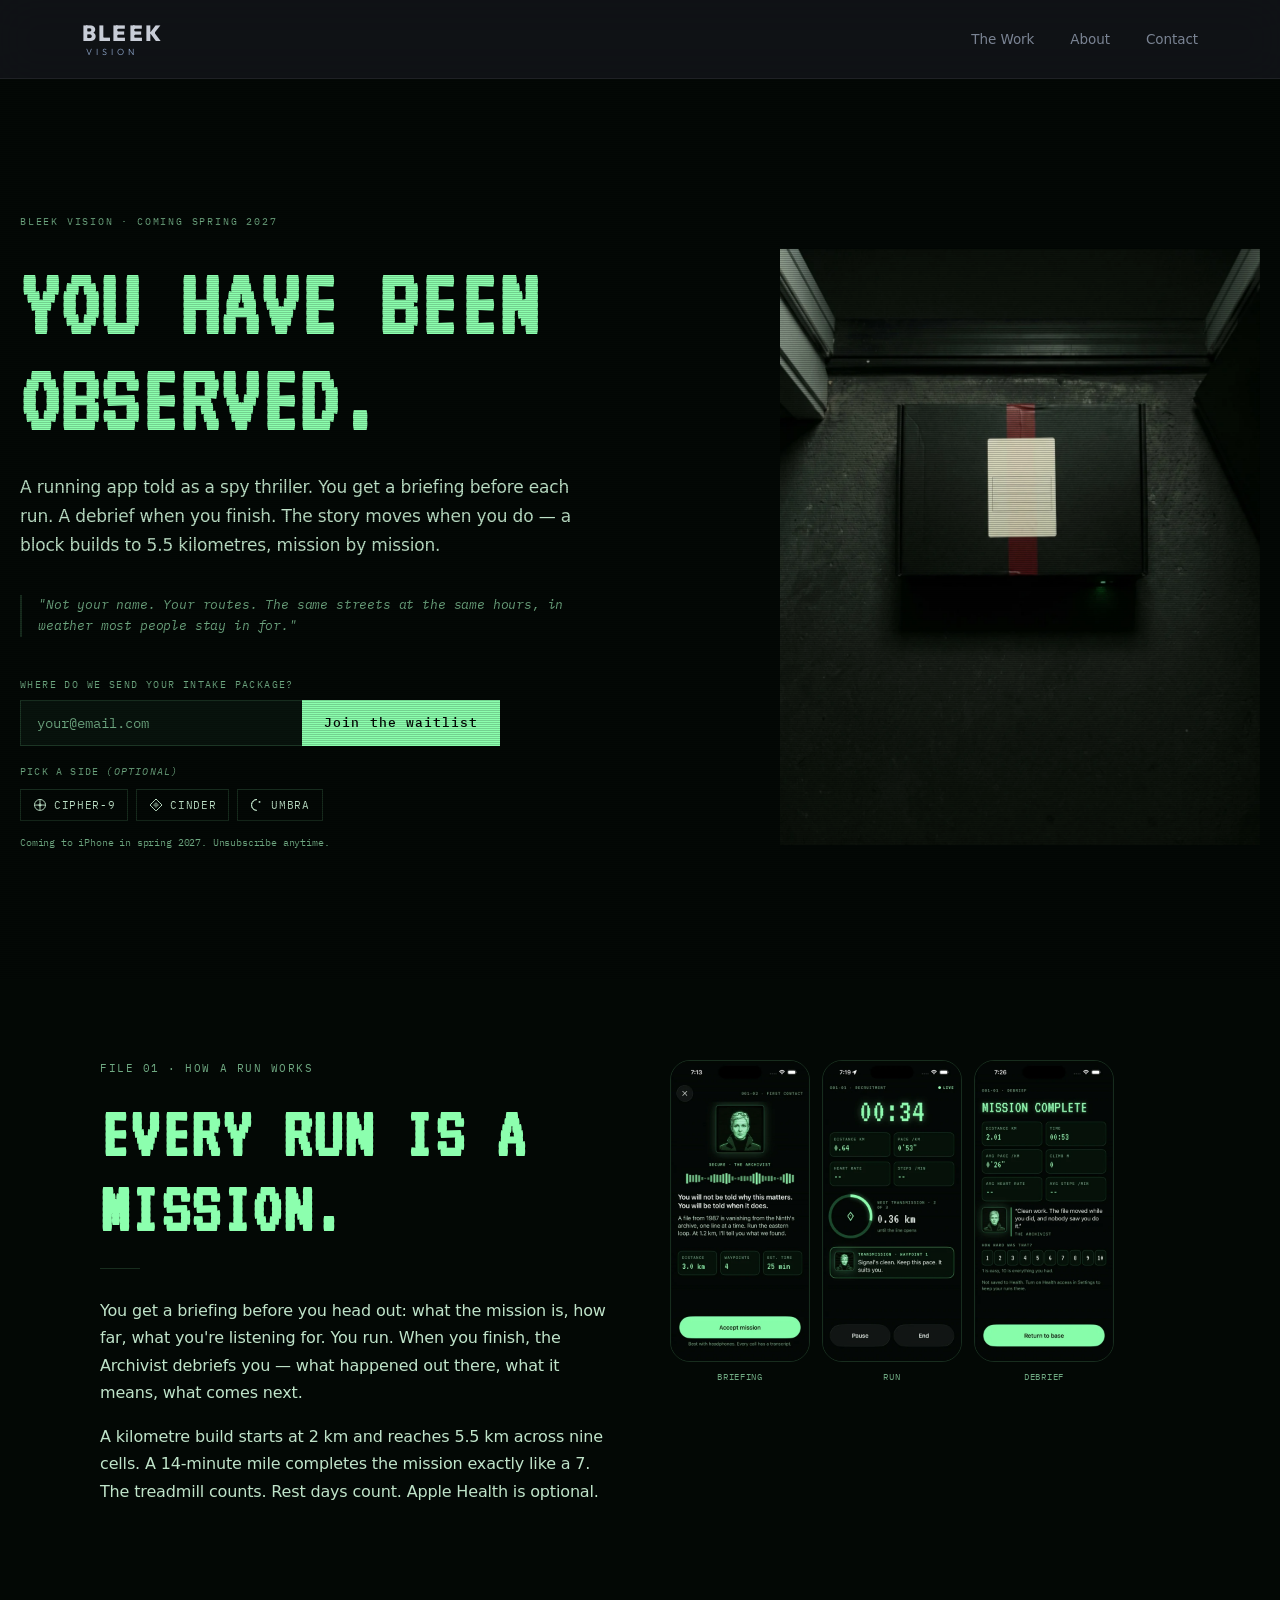
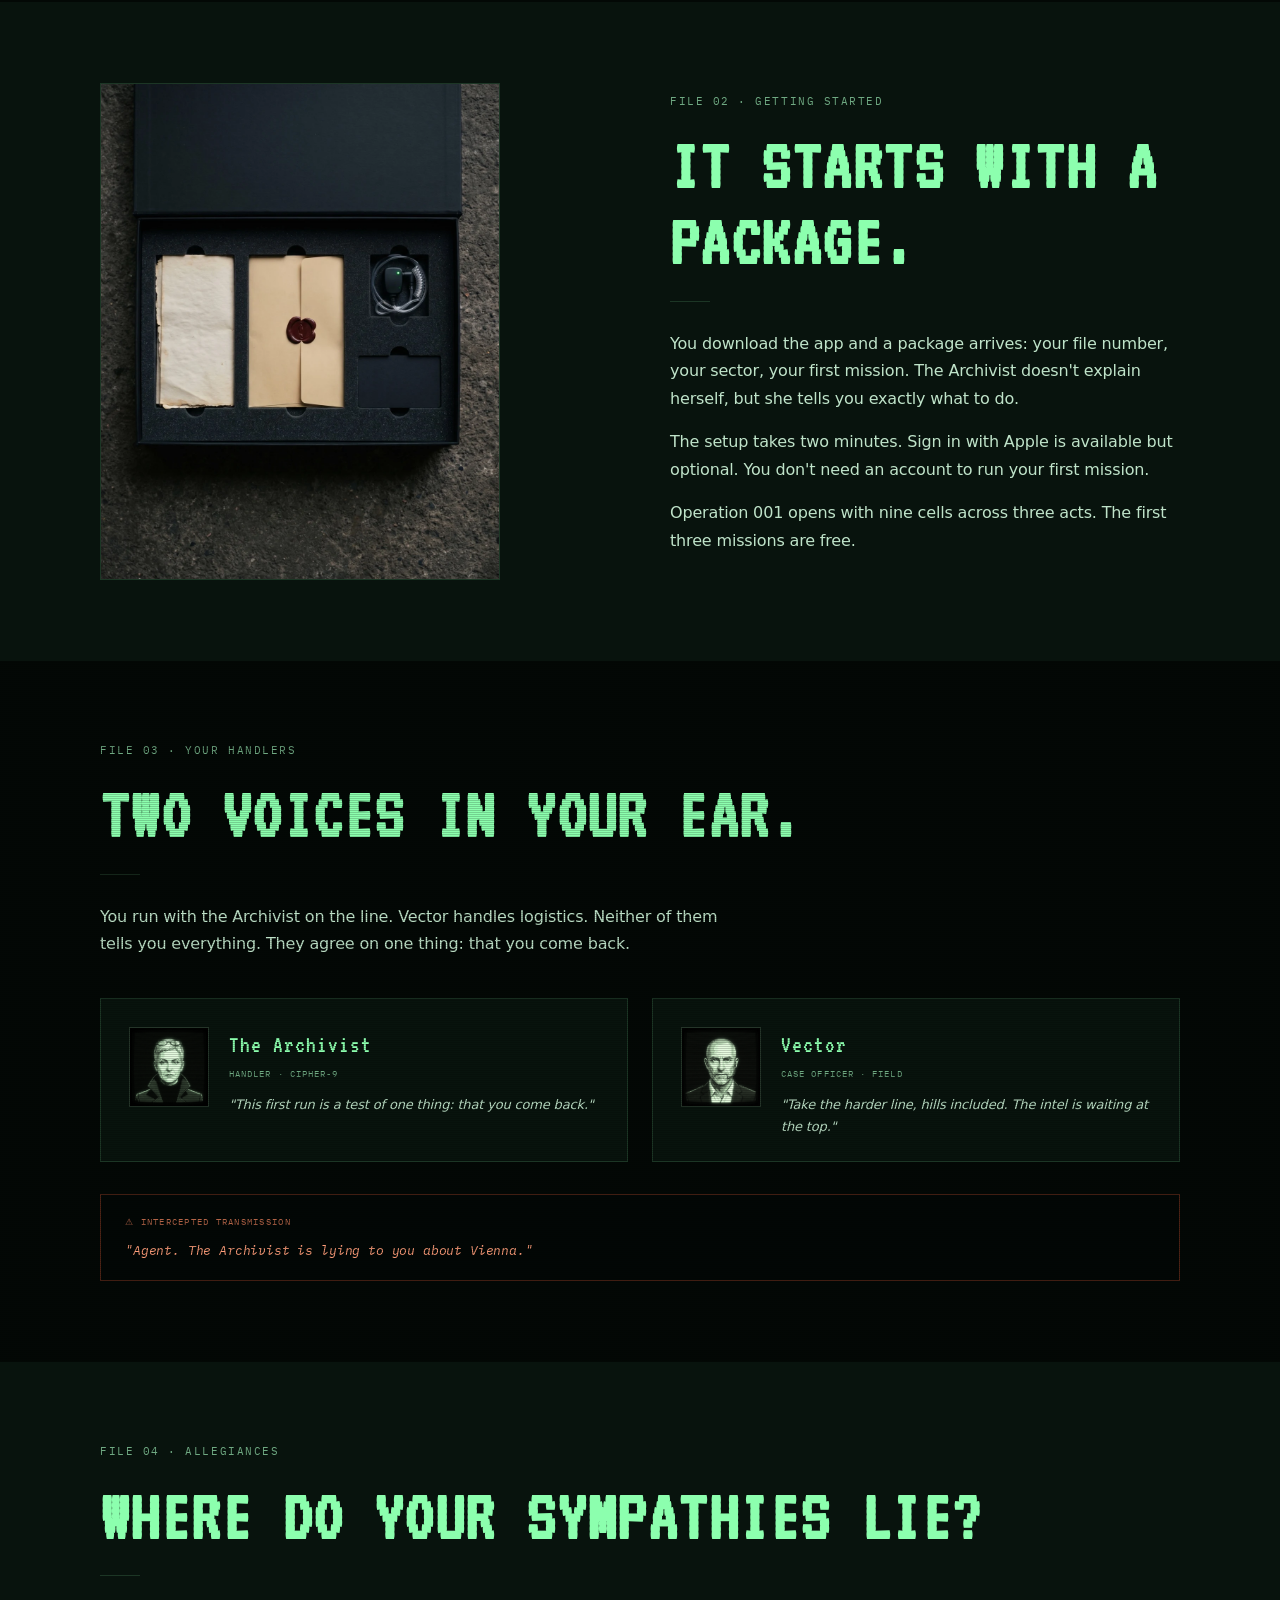
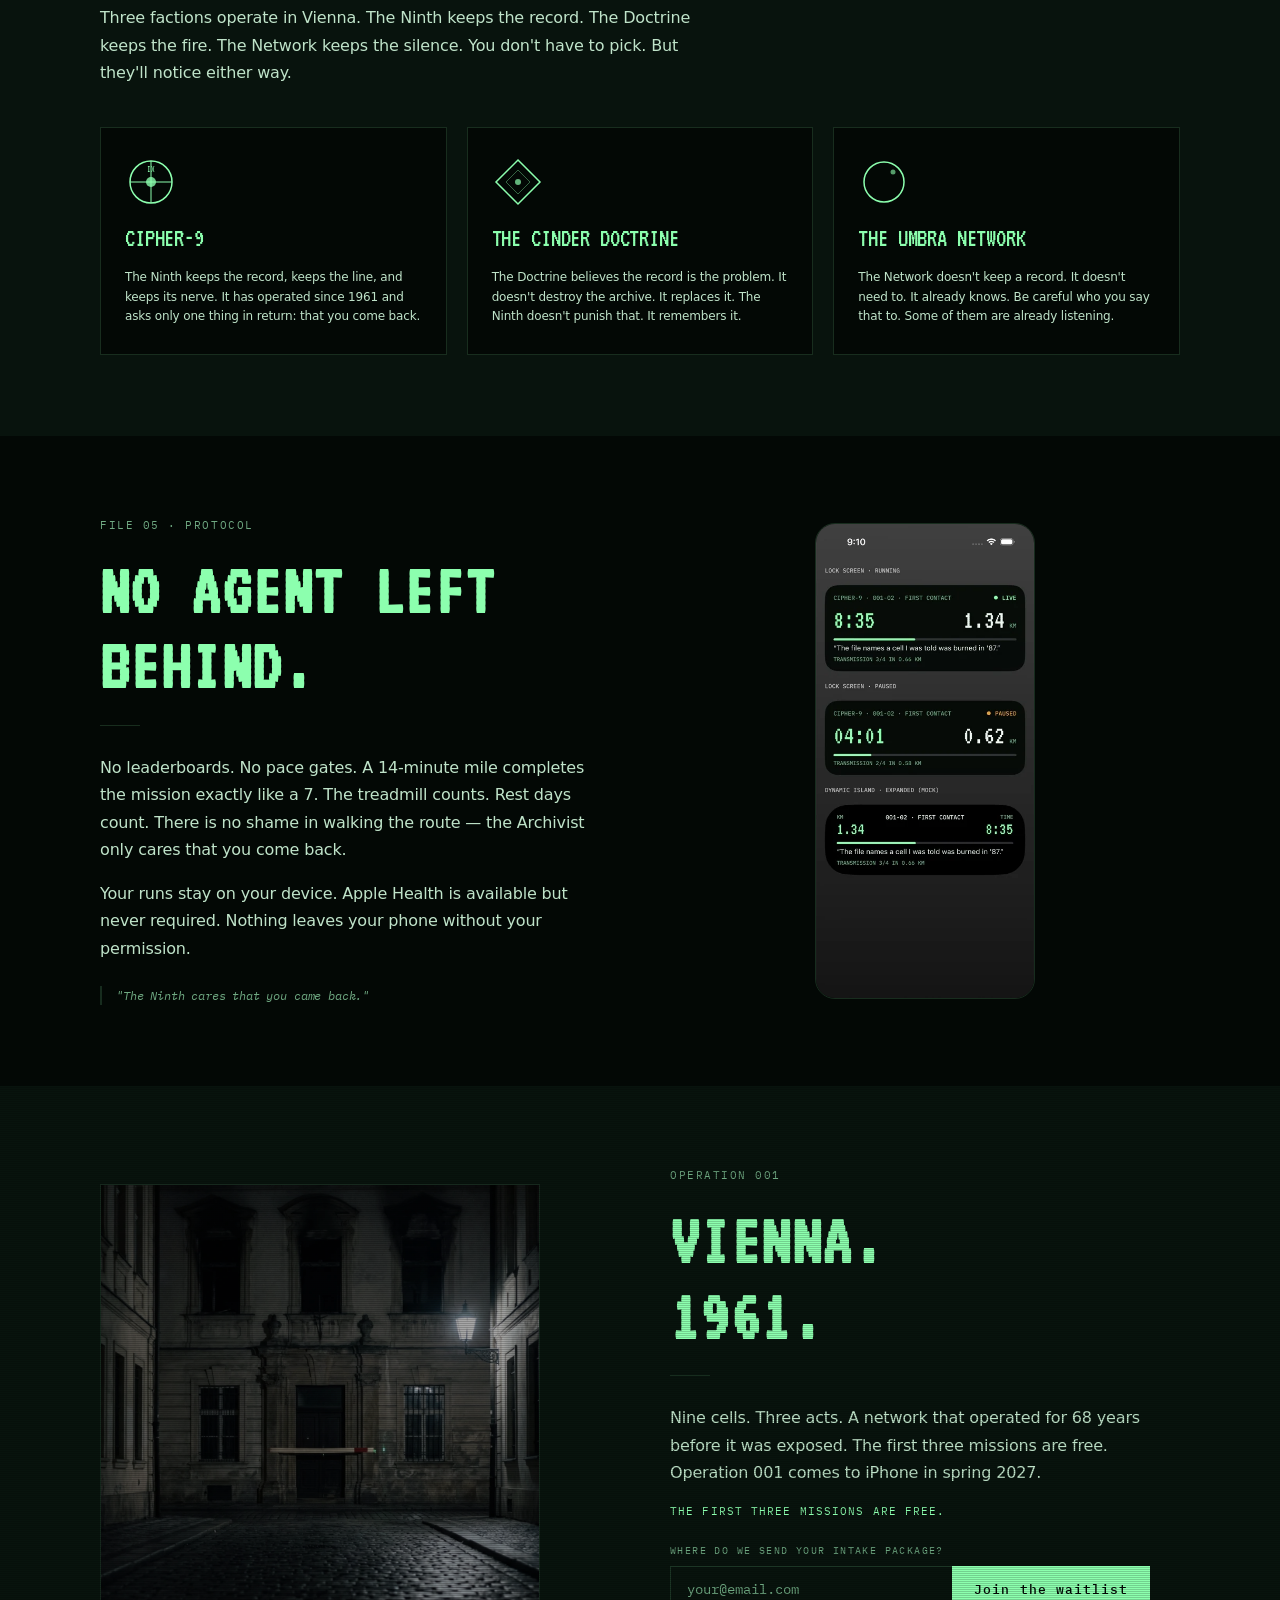
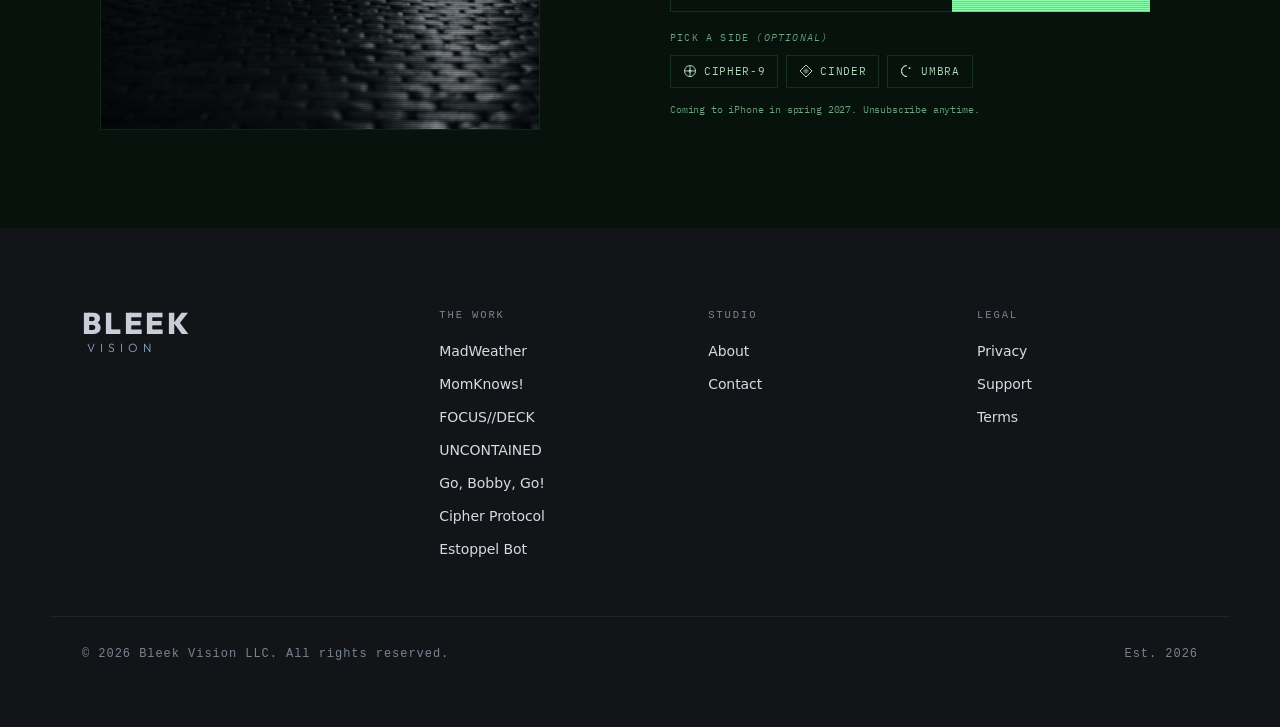
==== commit 8bb99c37: "fix: remove "One email a month, at most." from both signup form notes Co-Authored-By: Claude Sonnet " ====
--- a/cipher.html
+++ b/cipher.html
@@ -824,7 +824,7 @@
              aria-hidden="true">
         </div>
 
-        <p class="cipher-form__note">Coming to iPhone in spring 2027. One email a month, at most. Unsubscribe anytime.</p>
+        <p class="cipher-form__note">Coming to iPhone in spring 2027. Unsubscribe anytime.</p>
         <div class="cipher-form__status" id="cipher-status-hero" role="status" aria-live="polite" aria-atomic="true"></div>
       </form>
     </div>
@@ -1069,7 +1069,7 @@
                aria-hidden="true">
           </div>
 
-          <p class="cipher-form__note">Coming to iPhone in spring 2027. One email a month, at most. Unsubscribe anytime.</p>
+          <p class="cipher-form__note">Coming to iPhone in spring 2027. Unsubscribe anytime.</p>
           <div class="cipher-form__status" id="cipher-status-footer" role="status" aria-live="polite" aria-atomic="true"></div>
         </form>
       </div>
--- a/styles.css
+++ b/styles.css
@@ -528,8 +528,8 @@
   --w-accent: #FFD23E; --w-accent-deep: #D93B2B; --w-mount: #1F1916; --w-cta-bg: #D93B2B; --w-cta-text: #FFFFFF;
 }
 .card--cipher {
-  --w-bg: #04100A; --w-surface: #0A1A12; --w-text: #5BF08C; --w-muted: rgba(91,240,140,0.58);
-  --w-accent: #36F07A; --w-accent-deep: #1B9E4E; --w-mount: #020805; --w-cta-bg: #36F07A; --w-cta-text: #03130A;
+  --w-bg: #030805; --w-surface: #08130D; --w-text: #EAF7EE; --w-muted: rgba(191,227,201,0.72);
+  --w-accent: #8CFFAE; --w-accent-deep: #3AC46A; --w-mount: #020805; --w-cta-bg: #8CFFAE; --w-cta-text: #030805;
 }
 .card--estoppelbot {
   --w-bg: #0E2235; --w-surface: #132F4C; --w-text: #FFFFFF; --w-muted: rgba(255,255,255,0.62);
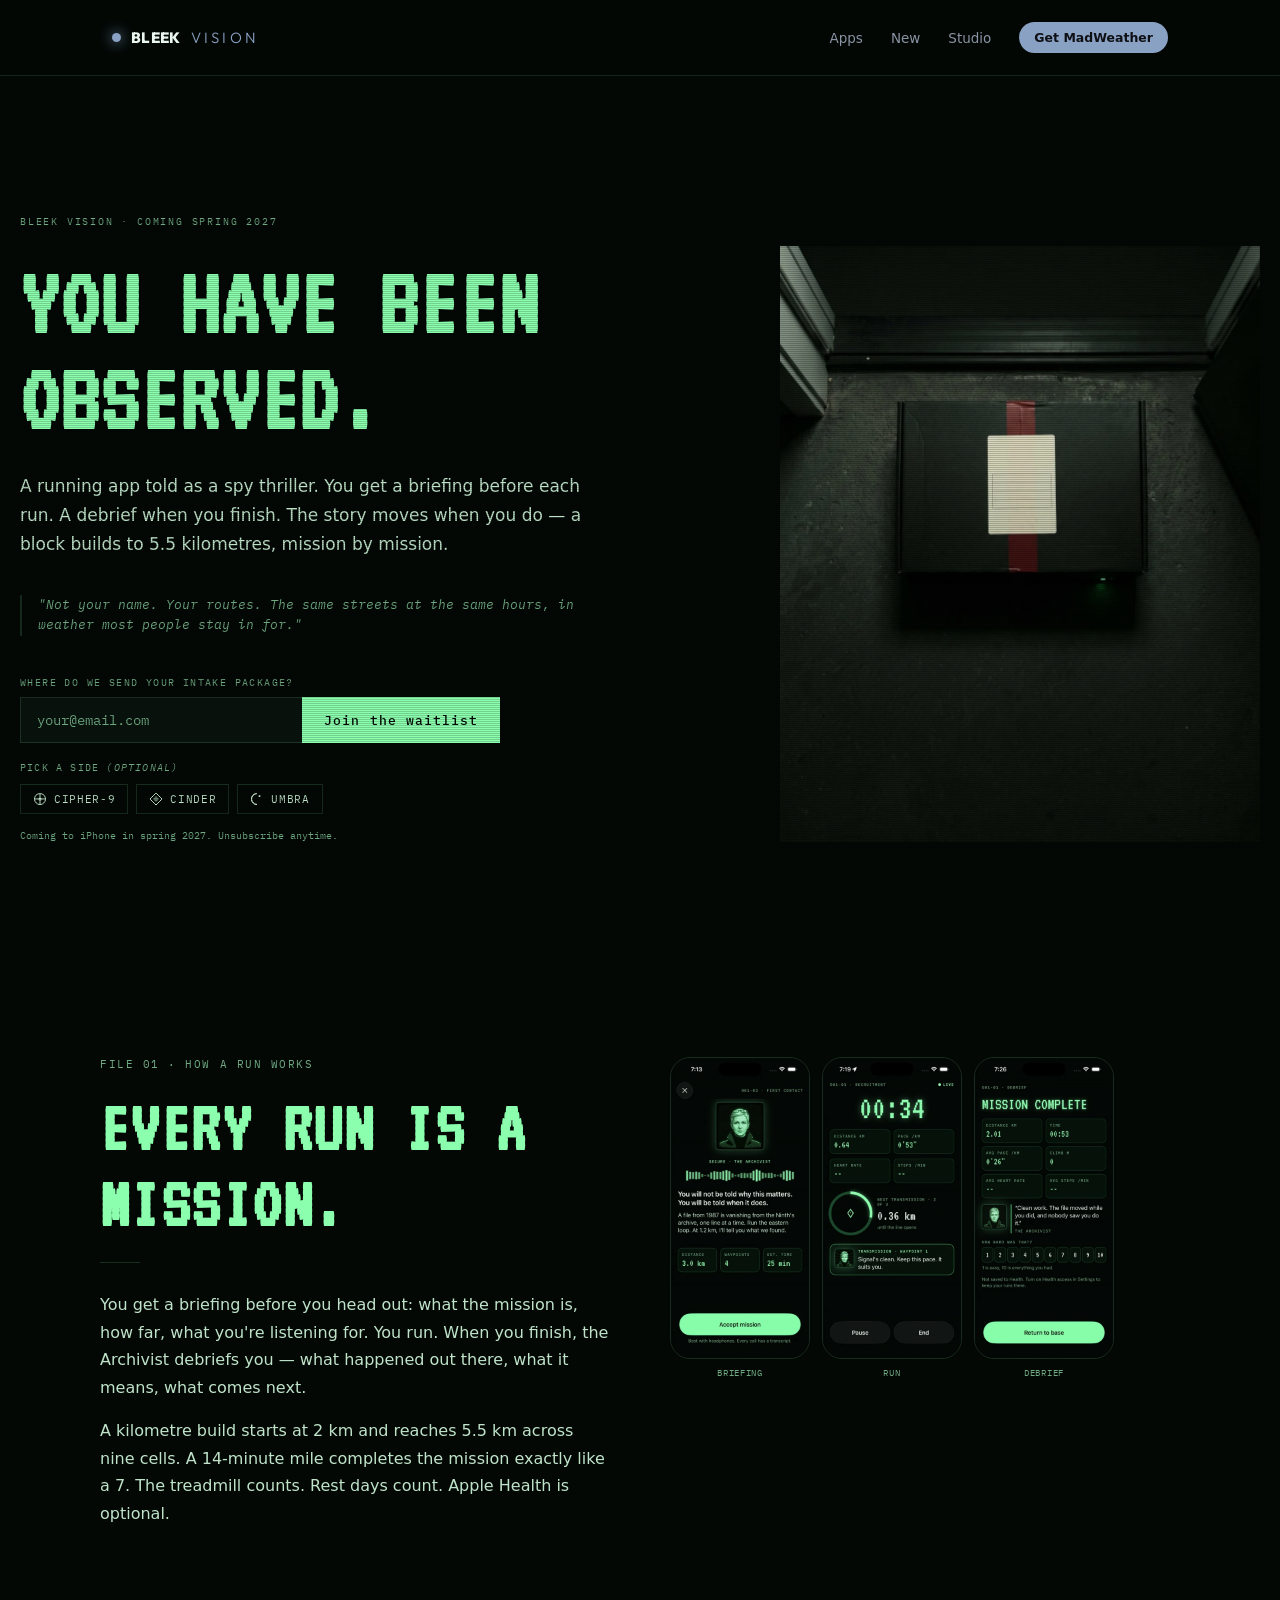
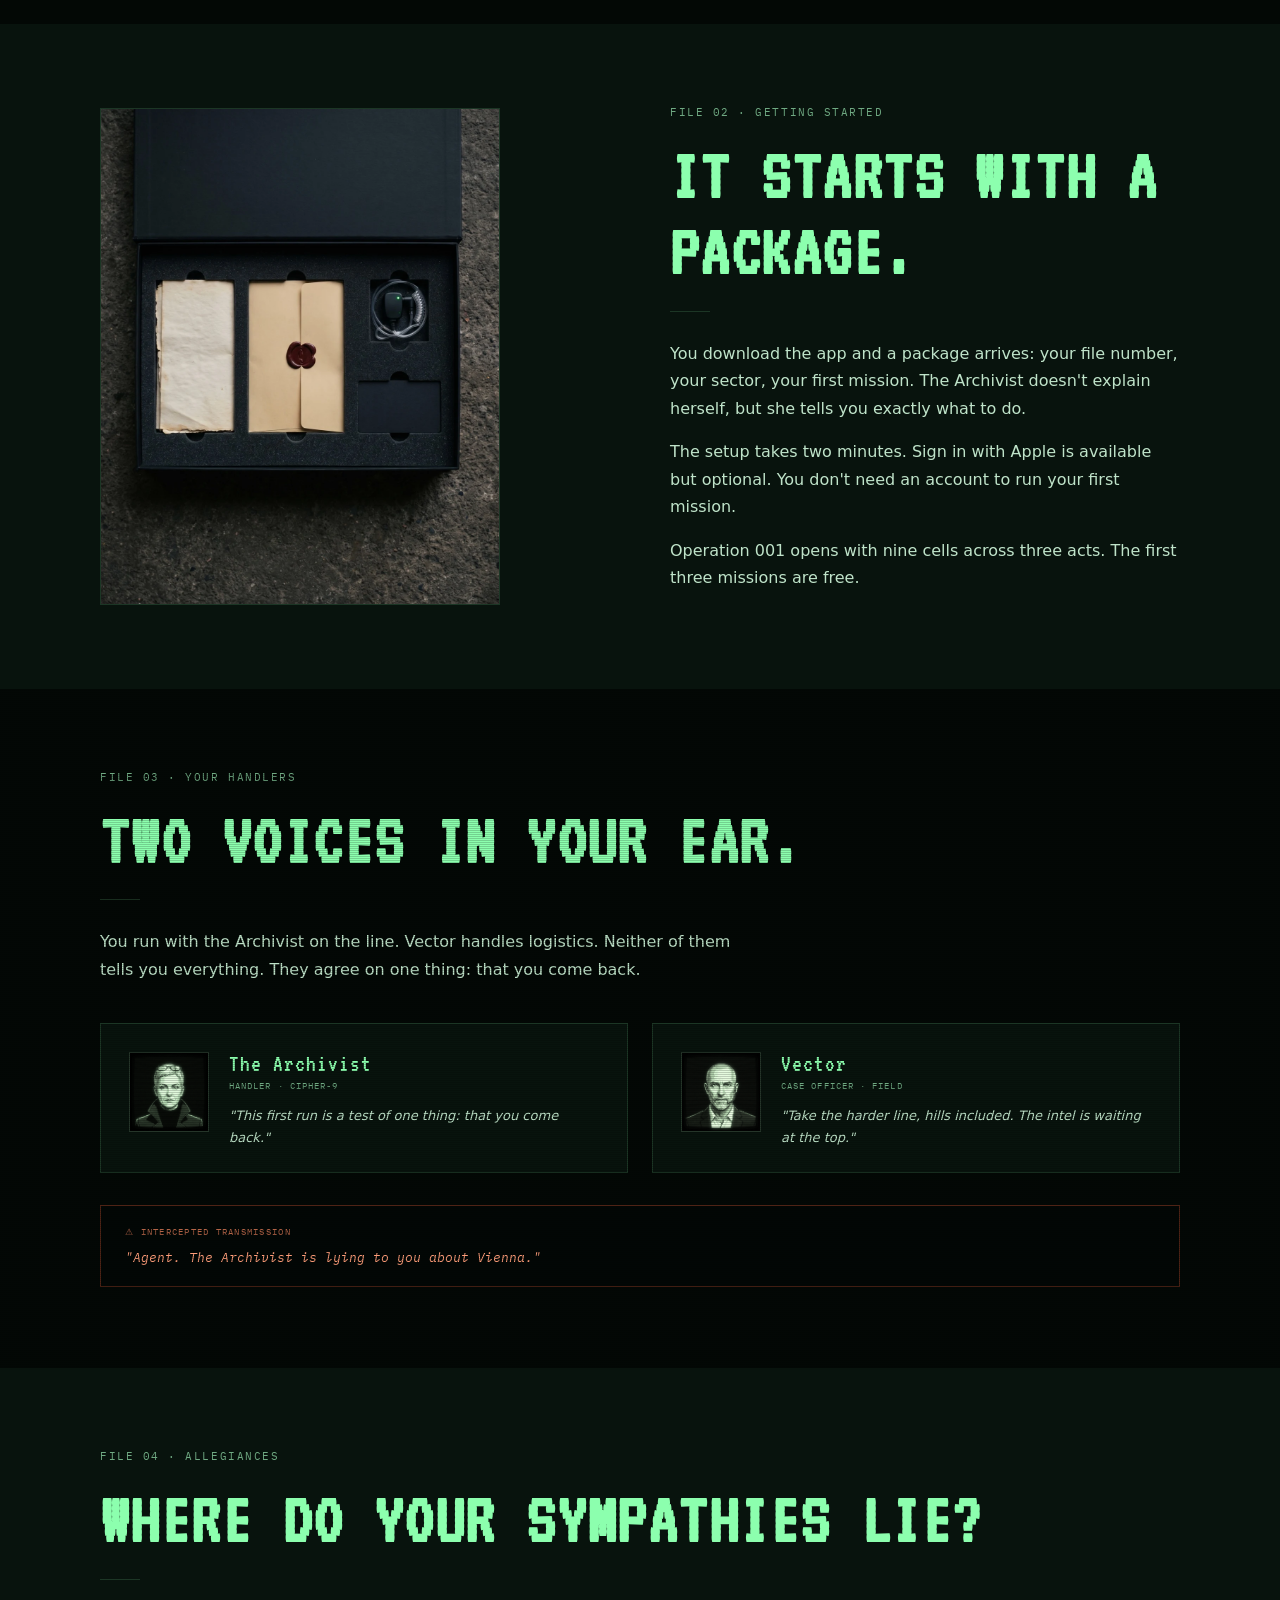
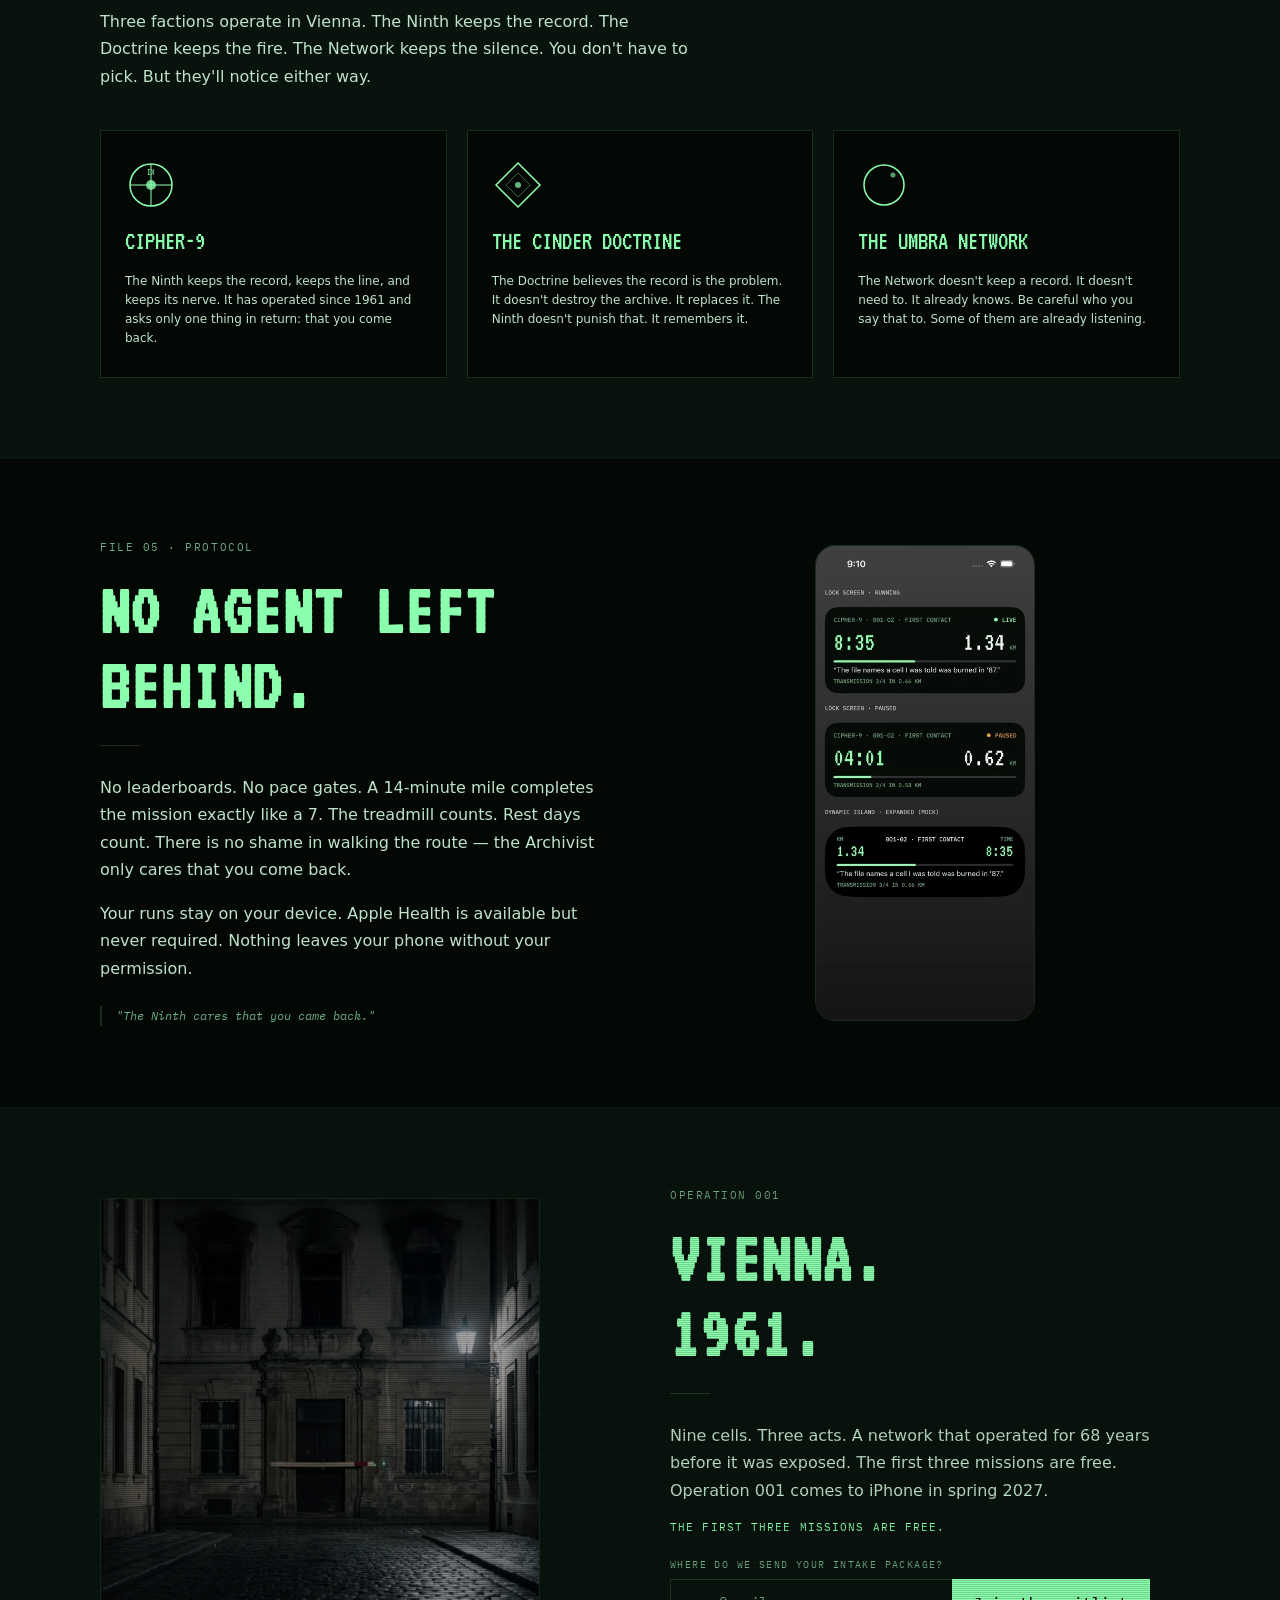
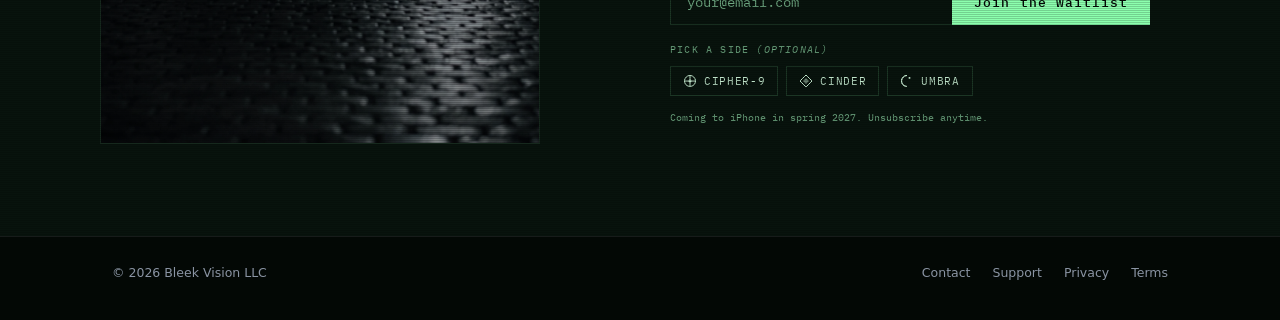
==== commit e1870769: "Restyle privacy, terms, support and Cipher to the light-field shell; RafflePop New panel above CalMa" ====
--- a/cipher.html
+++ b/cipher.html
@@ -1,3 +1,4 @@
+<!doctype html>
 <!--
   cipher.html
   bleek-vision-website
@@ -5,7 +6,6 @@
   Created by Shabaka Malik Banks on 9/30/26.
   Copyright © 2026 Bleek Vision LLC. All rights reserved.
 -->
-<!doctype html>
 <html lang="en">
 <head>
   <meta charset="utf-8" />
@@ -30,7 +30,7 @@
   <link rel="preconnect" href="https://fonts.gstatic.com" crossorigin>
   <!-- Cipher-specific fonts loaded here only -->
   <link href="https://fonts.googleapis.com/css2?family=Outfit:wght@300;800&family=VT323&family=IBM+Plex+Mono:wght@400;500&display=swap" rel="stylesheet">
-  <link rel="stylesheet" href="styles.css" />
+  <link rel="stylesheet" href="site.css" />
   <!-- Cloudflare Turnstile (invisible) — REPLACE data-sitekey before deploying -->
   <script src="https://challenges.cloudflare.com/turnstile/v0/api.js" async defer></script>
   <style>
@@ -143,7 +143,7 @@
       background: var(--c-ground);
     }
 
-    .cipher-hero__copy { position: relative; z-index: 2; }
+    .cipher-hero__copy { position: relative; z-index: 2; min-width: 0; }
 
     .cipher-hero__kicker {
       font-family: 'IBM Plex Mono', monospace;
@@ -714,27 +714,20 @@
   </style>
 </head>
 <body>
-<div class="shell cipher">
+<div class="shell cipher cipher-page">
 
   <!-- ──────────  NAV  ────────── -->
-  <nav class="nav" id="nav">
-    <div class="nav__inner">
-      <a href="index.html" class="nav__logo cta" aria-label="Bleek Vision — home">
-        <span class="nav__wm-bleek">BLEEK</span>
-        <span class="nav__wm-vision">VISION</span>
-      </a>
-      <div class="nav__right">
-        <div class="nav__links" id="navLinks">
-          <a href="index.html#work">The Work</a>
-          <a href="index.html#about">About</a>
-          <a href="mailto:malik@bleekvision.com">Contact</a>
-        </div>
-        <button class="nav__toggle" id="navToggle" aria-label="Open menu" aria-expanded="false" aria-controls="navLinks">
-          <span></span><span></span><span></span>
-        </button>
-      </div>
-    </div>
-  </nav>
+  <header class="top">
+  <div class="wrap top__inner">
+    <a class="mark" href="index.html" aria-label="Bleek Vision — home"><i aria-hidden="true"></i><b>BLEEK</b><span>VISION</span></a>
+    <nav class="top__links" aria-label="Main">
+      <a href="index.html#apps">Apps</a>
+      <a href="index.html#new">New</a>
+      <a href="index.html#about">Studio</a>
+      <a class="pill-sm" href="https://apps.apple.com/us/app/madweather/id6758524351" target="_blank" rel="noopener">Get MadWeather</a>
+    </nav>
+  </div>
+</header>
 
   <main>
 
@@ -1079,61 +1072,17 @@
   </main>
 
   <!-- ──────────  FOOTER  ────────── -->
-  <footer class="footer" id="contact">
-    <div class="footer__cols">
-      <div class="footer__brand">
-        <a href="index.html" class="footer__wordmark" aria-label="Bleek Vision — home">
-          <span class="footer__wm-bleek">BLEEK</span>
-          <span class="footer__wm-vision">VISION</span>
-        </a>
-      </div>
-      <div class="footer__col">
-        <p class="footer__col-label">THE WORK</p>
-        <div class="links">
-          <a href="https://apps.apple.com/us/app/madweather/id6758524351" target="_blank" rel="noopener">MadWeather</a>
-          <a href="https://apps.apple.com/us/app/momknows/id6763380814" target="_blank" rel="noopener">MomKnows!</a>
-          <a href="https://apps.apple.com/us/app/focus-deck-focus-timer/id6771453354" target="_blank" rel="noopener">FOCUS//DECK</a>
-          <a href="https://apps.apple.com/us/app/uncontained/id6761268905" target="_blank" rel="noopener">UNCONTAINED</a>
-          <a href="index.html#gobobbygo">Go, Bobby, Go!</a>
-          <a href="cipher.html">Cipher Protocol</a>
-          <a href="estoppelbot.html">Estoppel Bot</a>
-        </div>
-      </div>
-      <div class="footer__col">
-        <p class="footer__col-label">STUDIO</p>
-        <div class="links">
-          <a href="index.html#about">About</a>
-          <a href="mailto:malik@bleekvision.com">Contact</a>
-        </div>
-      </div>
-      <div class="footer__col">
-        <p class="footer__col-label">LEGAL</p>
-        <div class="links">
-          <a href="privacy.html">Privacy</a>
-          <a href="support.html">Support</a>
-          <a href="terms.html">Terms</a>
-        </div>
-      </div>
-    </div>
-    <div class="footer__bar">
-      <div>© 2026 Bleek Vision LLC. All rights reserved.</div>
-      <div>Est. 2026</div>
-    </div>
-  </footer>
+  <footer class="foot" id="contact">
+  <div class="wrap foot__inner">
+    <span>© 2026 Bleek Vision LLC</span>
+    <nav aria-label="Footer"><a href="mailto:malik@bleekvision.com">Contact</a><a href="support.html">Support</a><a href="privacy.html">Privacy</a><a href="terms.html">Terms</a></nav>
+  </div>
+</footer>
 
 </div><!-- /.shell.cipher -->
 
 <script>
 (function () {
-  // ── Nav hamburger ───────────────────────────────────────
-  var nav = document.getElementById('nav');
-  var toggle = document.getElementById('navToggle');
-  toggle.addEventListener('click', function () {
-    var open = nav.classList.toggle('is-open');
-    toggle.setAttribute('aria-expanded', String(open));
-    toggle.setAttribute('aria-label', open ? 'Close menu' : 'Open menu');
-  });
-
   // ── URL param banners ───────────────────────────────────
   var params = new URLSearchParams(window.location.search);
   if (params.get('confirmed') === '1') {
--- a/site.css
+++ b/site.css
@@ -0,0 +1,283 @@
+/*
+//  site.css
+//  Bleek Vision Website
+//
+//  Created by Shabaka Malik Banks on 11/16/26.
+//  Copyright © 2026 Bleek Vision LLC. All rights reserved.
+//
+//  Studio pages (home, legal, support, Cipher shell). Minimal layout: a
+//  WebGL light field (field.js) behind frosted-glass panels.
+*/
+
+:root {
+  --bg: #0E1015;
+  --ink: #E4E8EF;
+  --white: #F1F3F7;
+  --silver: #C8CDD7;
+  --mute: #8A94A3;       /* ≈ 6:1 on --bg */
+  --mute-deep: #4E5A6B;
+  --accent: #89A1C3;     /* periwinkle — the one studio accent */
+  --live: #7EC8A0;
+  --calmaxx: #3DFF6B;
+  --glass: rgba(23, 26, 32, 0.55);
+  --glass-hi: rgba(28, 32, 40, 0.72);
+  --rule: rgba(214, 219, 227, 0.09);
+  --rule-hi: rgba(214, 219, 227, 0.16);
+
+  --font: -apple-system, BlinkMacSystemFont, "SF Pro Text", "Helvetica Neue", Arial, sans-serif;
+  --display: "Outfit", var(--font);
+  --mono: ui-monospace, "SF Mono", "JetBrains Mono", Menlo, monospace;
+  --ease: cubic-bezier(0.23, 1, 0.32, 1);
+  --max: 1120px;
+}
+
+*, *::before, *::after { box-sizing: border-box; margin: 0; padding: 0; }
+html { background: var(--bg); color: var(--ink); font-family: var(--font); -webkit-font-smoothing: antialiased; scroll-behavior: smooth; }
+body { background: var(--bg); min-height: 100vh; overflow-x: hidden; }
+a { color: inherit; text-decoration: none; }
+img { max-width: 100%; }
+:focus-visible { outline: 2px solid var(--accent); outline-offset: 3px; border-radius: 6px; }
+.sr-only { position: absolute; width: 1px; height: 1px; padding: 0; margin: -1px; overflow: hidden; clip: rect(0 0 0 0); white-space: nowrap; border: 0; }
+
+/* ─── Light field ─── */
+#field { position: fixed; inset: 0; width: 100%; height: 100%; z-index: 0; display: block; }
+#field.field--flat { background: radial-gradient(70% 55% at 72% 18%, rgba(137,161,195,.22), transparent 70%), var(--bg); }
+.grain {
+  position: fixed; inset: 0; z-index: 1; pointer-events: none; opacity: .07; mix-blend-mode: overlay;
+  background-image: url("data:image/svg+xml,%3Csvg xmlns='http://www.w3.org/2000/svg' width='160' height='160'%3E%3Cfilter id='n'%3E%3CfeTurbulence type='fractalNoise' baseFrequency='.9' numOctaves='2'/%3E%3C/filter%3E%3Crect width='100%25' height='100%25' filter='url(%23n)'/%3E%3C/svg%3E");
+}
+.top, main, .foot { position: relative; z-index: 2; }
+.wrap { max-width: var(--max); margin: 0 auto; padding: 0 32px; }
+
+/* ─── Top bar ─── */
+.top { padding: 22px 0; }
+.top__inner { display: flex; align-items: center; justify-content: space-between; gap: 16px; }
+.mark { font-family: var(--display); font-size: 15px; letter-spacing: .02em; display: flex; align-items: center; gap: 10px; }
+.mark b { font-weight: 800; }
+.mark span { font-weight: 300; letter-spacing: .22em; color: var(--accent); }
+.mark i { width: 9px; height: 9px; border-radius: 50%; background: var(--accent); box-shadow: 0 0 14px var(--accent); }
+.top__links { display: flex; align-items: center; gap: 28px; font-size: 13.5px; color: var(--mute); }
+.top__links a { transition: color .2s var(--ease); }
+.top__links a:hover { color: var(--ink); }
+.pill-sm { font-size: 12.5px; padding: 8px 15px; border-radius: 99px; background: var(--accent); color: var(--bg) !important; font-weight: 600; white-space: nowrap; }
+.pill-sm:hover { background: #A4B8D4; }
+
+/* ─── Buttons ─── */
+.btn {
+  display: inline-flex; align-items: center; justify-content: center; gap: 10px;
+  min-height: 48px; padding: 0 24px; border-radius: 99px; border: 0;
+  font: 600 15px/1 var(--font); cursor: pointer; white-space: nowrap;
+  transition: transform .2s var(--ease), background .2s var(--ease), border-color .2s var(--ease);
+}
+.btn:active { transform: scale(.97); }
+.btn svg { width: 17px; height: 17px; }
+.btn--solid { background: var(--white); color: var(--bg); }
+.btn--solid:hover { background: #fff; }
+.btn--glass { background: var(--glass); color: var(--ink); border: 1px solid var(--rule-hi); backdrop-filter: blur(14px); -webkit-backdrop-filter: blur(14px); }
+.btn--glass:hover { border-color: var(--accent); }
+
+/* ─── Hero ─── */
+.hero { display: grid; grid-template-columns: 1.25fr 1fr; align-items: end; gap: 40px; padding-top: 110px; }
+.hero h1 { font-family: var(--display); font-size: clamp(64px, 10.5vw, 148px); line-height: .86; letter-spacing: -.045em; }
+.hero h1 b { display: block; font-weight: 800; color: var(--white); }
+.hero h1 span { display: block; font-weight: 300; letter-spacing: -.02em; color: var(--accent); }
+.hero__tag { font-size: clamp(20px, 1.9vw, 26px); line-height: 1.18; letter-spacing: -.015em; max-width: 15ch; padding-bottom: 14px; }
+.hero__cta { display: flex; flex-wrap: wrap; gap: 12px; margin-top: 52px; }
+.fine { margin-top: 16px; font-size: 12.5px; color: var(--mute); }
+.fine a { color: var(--ink); text-decoration: underline; text-underline-offset: 3px; text-decoration-color: var(--mute-deep); }
+
+/* ─── Glass surfaces ─── */
+.feature, .panel {
+  background: var(--glass); border: 1px solid var(--rule-hi);
+  backdrop-filter: blur(18px) saturate(1.2); -webkit-backdrop-filter: blur(18px) saturate(1.2);
+}
+
+/* ─── New release feature (CalMaxx) ─── */
+.feature {
+  margin-top: 84px; border-radius: 28px; padding: 36px;
+  display: grid; grid-template-columns: minmax(220px, 300px) 1fr; gap: 48px; align-items: center;
+  box-shadow: 0 40px 120px -30px rgba(0,0,0,.7);
+  scroll-margin-top: 24px;
+}
+.tag { display: inline-flex; align-items: center; gap: 10px; font-family: var(--mono); font-size: 11px; letter-spacing: .16em; color: var(--silver); }
+.tag i { width: 7px; height: 7px; border-radius: 50%; background: var(--calmaxx); box-shadow: 0 0 10px var(--calmaxx); }
+.feature__logo { margin-top: 18px; }
+.feature__logo img { display: block; width: min(280px, 100%); height: auto; }
+.feature__sub { margin-top: 14px; font-size: clamp(20px, 2vw, 24px); letter-spacing: -.015em; color: var(--white); }
+.feature__desc { margin-top: 10px; font-size: 15px; line-height: 1.5; color: var(--mute); max-width: 46ch; }
+
+/* second+ feature panels stack with a smaller gap */
+.feature + .feature { margin-top: 24px; }
+.feature--flip { grid-template-columns: 1fr minmax(220px, 300px); }
+.feature--flip .feature__media { order: 2; }
+.shot { width: 100%; aspect-ratio: 660 / 1434; max-height: 560px; border-radius: 22px; overflow: hidden; border: 1px solid var(--rule-hi); background: #F3EDE2; margin: 0 auto; }
+.shot img { display: block; width: 100%; height: 100%; object-fit: cover; object-position: 50% 0; }
+.feature__title { margin-top: 18px; font-family: var(--display); font-weight: 800; font-size: clamp(40px, 4.6vw, 60px); line-height: 1; letter-spacing: -.035em; color: var(--white); }
+.feature__meta { margin-top: 14px; font-family: var(--mono); font-size: 11.5px; letter-spacing: .06em; color: var(--mute); }
+.feature__cta { margin-top: 26px; }
+.tag--live i { background: var(--live); box-shadow: 0 0 10px var(--live); }
+
+.cmx { margin: 0; display: flex; flex-direction: column; align-items: center; gap: 14px; }
+.cmx__frame { position: relative; width: 100%; aspect-ratio: 1080 / 1910; border-radius: 22px; overflow: hidden; background: #050806; border: 1px solid var(--rule-hi); }
+.cmx__video { width: 100%; height: 100%; object-fit: cover; display: block; }
+.cmx__video::-webkit-media-controls-start-playback-button { display: none !important; -webkit-appearance: none; }
+.cmx__caption {
+  position: absolute; left: 0; right: 0; top: 7%; text-align: center; pointer-events: none;
+  font-family: var(--mono); font-size: 11.5px; letter-spacing: .14em; text-transform: uppercase; color: #fff;
+  text-shadow: 0 1px 10px rgba(0,0,0,.8);
+}
+.cmx__picker { display: flex; gap: 8px; }
+.cmx__pick {
+  width: 46px; height: 46px; border-radius: 12px; overflow: hidden; padding: 0; cursor: pointer;
+  border: 2px solid var(--rule-hi); background: var(--glass-hi);
+  transition: border-color .2s var(--ease), transform .15s var(--ease);
+}
+.cmx__pick img { width: 100%; height: 100%; object-fit: cover; object-position: 50% 56%; display: block; }
+.cmx__pick[aria-pressed="true"] { border-color: var(--calmaxx); }
+.cmx__pick:hover { border-color: rgba(61,255,107,.6); }
+.cmx__pick:active { transform: scale(.95); }
+
+/* waitlist */
+.waitlist { display: grid; gap: 12px; margin-top: 26px; max-width: 520px; }
+.waitlist__honey { position: absolute; left: -9999px; width: 1px; height: 1px; opacity: 0; }
+.waitlist__label { font-size: 14px; font-weight: 600; color: var(--ink); }
+.waitlist__row { display: flex; gap: 10px; flex-wrap: wrap; }
+.waitlist__input {
+  flex: 1 1 220px; min-height: 48px; padding: 0 20px; border-radius: 99px;
+  border: 1px solid var(--rule-hi); background: rgba(14,16,21,.6); color: var(--ink);
+  font: 400 15px var(--font);
+}
+.waitlist__input::placeholder { color: var(--mute); }
+.waitlist__input:focus { outline: none; border-color: var(--accent); box-shadow: 0 0 0 3px rgba(137,161,195,.25); }
+.waitlist__btn:disabled { opacity: .55; cursor: progress; }
+.waitlist__consent { display: flex; gap: 10px; align-items: flex-start; font-size: 12.5px; line-height: 1.45; color: var(--mute); }
+.waitlist__consent input { margin-top: 2px; width: 16px; height: 16px; flex: none; accent-color: var(--accent); }
+.waitlist__consent a { color: var(--ink); text-underline-offset: 2px; }
+.waitlist__status { min-height: 1.4em; font-size: 14px; color: var(--live); }
+.waitlist__status.is-error { color: #FFB4A0; }
+.waitlist.is-done .waitlist__label,
+.waitlist.is-done .waitlist__row,
+.waitlist.is-done .waitlist__consent { display: none; }
+.waitlist.is-done .waitlist__status { font-size: 16px; font-weight: 600; }
+
+/* ─── Split sections ─── */
+.split { display: grid; grid-template-columns: 1fr 1.45fr; gap: 56px; padding: 96px 0; border-top: 1px solid var(--rule); scroll-margin-top: 8px; }
+.feature + .split { margin-top: 96px; }
+.split h2 { font-family: var(--display); font-weight: 800; font-size: clamp(32px, 3.6vw, 44px); letter-spacing: -.035em; line-height: 1; color: var(--white); }
+.lede { margin-top: 10px; font-size: 14px; line-height: 1.45; color: var(--mute); max-width: 28ch; }
+.split__side .btn { margin-top: 26px; }
+
+.panel { border-radius: 22px; padding: 8px 22px 6px; }
+.panel__head { padding: 18px 0 14px; border-bottom: 1px solid var(--rule); }
+.panel__head h3 { font-size: 17px; font-weight: 600; letter-spacing: -.01em; }
+.panel__head p { margin-top: 4px; font-size: 13px; color: var(--mute); }
+
+.row { display: grid; grid-template-columns: 44px 1fr auto; gap: 14px; align-items: center; padding: 13px 0; border-bottom: 1px solid var(--rule); }
+.row:last-child { border-bottom: 0; }
+.row img { width: 44px; height: 44px; border-radius: 11px; object-fit: cover; object-position: 50% 20%; background: var(--glass-hi); }
+.row__name { font-size: 15px; font-weight: 600; letter-spacing: -.01em; display: flex; gap: 8px; align-items: center; }
+.row__name em { font-style: normal; font-family: var(--mono); font-size: 9.5px; letter-spacing: .14em; padding: 3px 7px; border-radius: 99px; background: var(--accent); color: var(--bg); }
+.row__desc { margin-top: 2px; font-size: 13px; color: var(--mute); }
+.row__go { font-size: 13px; white-space: nowrap; text-decoration: underline; text-underline-offset: 3px; text-decoration-color: var(--mute-deep); transition: color .2s var(--ease), text-decoration-color .2s var(--ease); }
+.row:hover .row__go { color: var(--accent); text-decoration-color: var(--accent); }
+
+/* studio */
+.panel--studio { padding: 22px; }
+.studio { display: flex; align-items: center; gap: 18px; }
+.studio__portrait img { display: block; width: 72px; height: 72px; border-radius: 50%; object-fit: cover; object-position: 50% 18%; border: 1px solid var(--rule-hi); }
+.studio__line { font-family: var(--display); font-weight: 300; font-size: clamp(22px, 2.4vw, 30px); line-height: 1.2; letter-spacing: -.02em; }
+.studio__line b { font-weight: 800; color: var(--white); }
+.studio__by { margin-top: 6px; font-size: 13px; color: var(--mute); }
+.story { margin-top: 20px; border-top: 1px solid var(--rule); padding-top: 16px; }
+.story summary { cursor: pointer; font-size: 14px; font-weight: 600; list-style: none; display: inline-flex; align-items: center; gap: 8px; }
+.story summary::-webkit-details-marker { display: none; }
+.story summary::after { content: "+"; font-weight: 400; color: var(--accent); transition: transform .2s var(--ease); }
+.story[open] summary::after { transform: rotate(45deg); }
+.story p { margin-top: 14px; font-size: 15px; line-height: 1.65; color: var(--silver); max-width: 62ch; }
+.studio__tools { margin-top: 18px; font-size: 12.5px; color: var(--mute); }
+
+/* ─── Footer ─── */
+.foot { border-top: 1px solid var(--rule); padding: 28px 0 40px; font-size: 12.5px; color: var(--mute); }
+.foot__inner { display: flex; justify-content: space-between; gap: 20px; flex-wrap: wrap; }
+.foot nav { display: flex; gap: 22px; flex-wrap: wrap; }
+.foot a:hover { color: var(--ink); }
+
+/* ─── Reveal ─── */
+.js .rv { opacity: 0; transform: translateY(14px); transition: opacity .9s var(--ease), transform .9s var(--ease); }
+.js .rv.in { opacity: 1; transform: none; }
+
+/* ─── Responsive ─── */
+@media (max-width: 820px) {
+  .top__links a:not(.pill-sm) { display: none; }
+  .hero { grid-template-columns: 1fr; padding-top: 64px; gap: 22px; }
+  .hero__tag { padding-bottom: 0; }
+  .hero__cta { margin-top: 30px; }
+  .feature { grid-template-columns: 1fr; margin-top: 56px; padding: 22px; gap: 28px; border-radius: 22px; }
+  .cmx__frame { max-width: 300px; }
+  .feature--flip { grid-template-columns: 1fr; }
+  .feature--flip .feature__media { order: 0; }
+  .shot { max-width: 300px; }
+  .split { grid-template-columns: 1fr; gap: 26px; padding: 64px 0; }
+  .feature + .split { margin-top: 64px; }
+}
+@media (max-width: 560px) {
+  .wrap { padding: 0 16px; }
+  .hero__cta .btn { flex: 1 1 100%; }
+  .waitlist__btn, .feature__cta { width: 100%; }
+  .panel { padding: 4px 16px 2px; }
+  .panel--studio { padding: 18px 16px; }
+  .row { grid-template-columns: 40px 1fr auto; gap: 12px; }
+  .row img { width: 40px; height: 40px; }
+}
+@media (prefers-reduced-motion: reduce) {
+  html { scroll-behavior: auto; }
+  .js .rv { opacity: 1; transform: none; transition: none; }
+}
+
+/* ─── Document pages (privacy, terms, support) ─── */
+.doc-head { padding: 96px 0 40px; }
+.doc-head .eyebrow { font-family: var(--mono); font-size: 11px; letter-spacing: .18em; color: var(--accent); }
+.doc-head h1 { margin-top: 14px; font-family: var(--display); font-weight: 800; font-size: clamp(48px, 7vw, 96px); line-height: .9; letter-spacing: -.045em; color: var(--white); }
+.doc-head .legal-meta { margin-top: 18px; font-size: 13px; color: var(--mute); }
+.legal-body {
+  max-width: 860px; margin: 0 0 96px; padding: 48px 56px 56px; border-radius: 28px;
+  background: var(--glass); border: 1px solid var(--rule-hi);
+  backdrop-filter: blur(18px) saturate(1.2); -webkit-backdrop-filter: blur(18px) saturate(1.2);
+}
+.legal-back { display: inline-block; margin-bottom: 36px; font-size: 13px; color: var(--mute); }
+.legal-back:hover { color: var(--ink); }
+.legal-body h2 { margin: 48px 0 12px; font-family: var(--display); font-weight: 800; font-size: clamp(22px, 2.4vw, 28px); letter-spacing: -.025em; color: var(--white); }
+.legal-body h2:first-child, .legal-back + h2 { margin-top: 0; }
+.legal-body h3 { margin: 28px 0 8px; font-family: var(--mono); font-size: 11px; font-weight: 500; letter-spacing: .14em; text-transform: uppercase; color: var(--accent); }
+.legal-body p, .legal-body ul, .legal-body ol { margin: 0 0 16px; font-size: 15.5px; line-height: 1.72; color: var(--silver); text-wrap: pretty; }
+.legal-body ul, .legal-body ol { padding-left: 22px; }
+.legal-body li { margin-bottom: 6px; }
+.legal-body strong { color: var(--white); font-weight: 600; }
+.legal-body a { color: var(--accent); text-underline-offset: 3px; }
+.legal-body a:hover { text-decoration: underline; }
+.legal-body table { width: 100%; border-collapse: collapse; margin: 0 0 16px; font-size: 14px; color: var(--silver); }
+.legal-body th, .legal-body td { text-align: left; padding: 10px 12px 10px 0; border-bottom: 1px solid var(--rule); vertical-align: top; }
+.legal-body th { color: var(--white); font-weight: 600; }
+.legal-divider { border: 0; height: auto; overflow: visible; margin: 56px 0 28px; padding-top: 14px; border-top: 1px solid var(--rule-hi); position: relative; }
+.legal-divider[data-label]::after { content: attr(data-label); display: block; font-family: var(--mono); font-size: 10.5px; letter-spacing: .18em; color: var(--mute); }
+.legal-app-tag {
+  display: inline-flex; align-items: center; gap: 8px; margin: 0 6px 8px 0; padding: 5px 12px; border-radius: 99px;
+  border: 1px solid var(--rule-hi); background: var(--glass-hi);
+  font-family: var(--mono); font-size: 10.5px; letter-spacing: .1em; color: var(--accent);
+}
+@media (max-width: 820px) {
+  .doc-head { padding: 56px 0 28px; }
+  .legal-body { padding: 28px 22px 32px; border-radius: 22px; margin-bottom: 64px; }
+}
+@media (max-width: 560px) {
+  .legal-body { padding: 24px 18px 28px; }
+  .legal-body table { display: block; overflow-x: auto; }
+}
+
+/* ─── Cipher page: keeps its own CRT world inside the studio shell ─── */
+.cipher-page { background: #030805; }
+.cipher-page .top { background: rgba(3, 8, 5, .7); backdrop-filter: blur(14px); -webkit-backdrop-filter: blur(14px); border-bottom: 1px solid rgba(140,255,174,.12); }
+.cipher-page .foot { background: #030805; }
+.shell { position: relative; overflow: hidden; }
+/* Cipher's grid items must be allowed to shrink below their content width on phones. */
+.cipher-page [class*="__inner"] > *, .cipher-page .cipher-hero > * { min-width: 0; }
